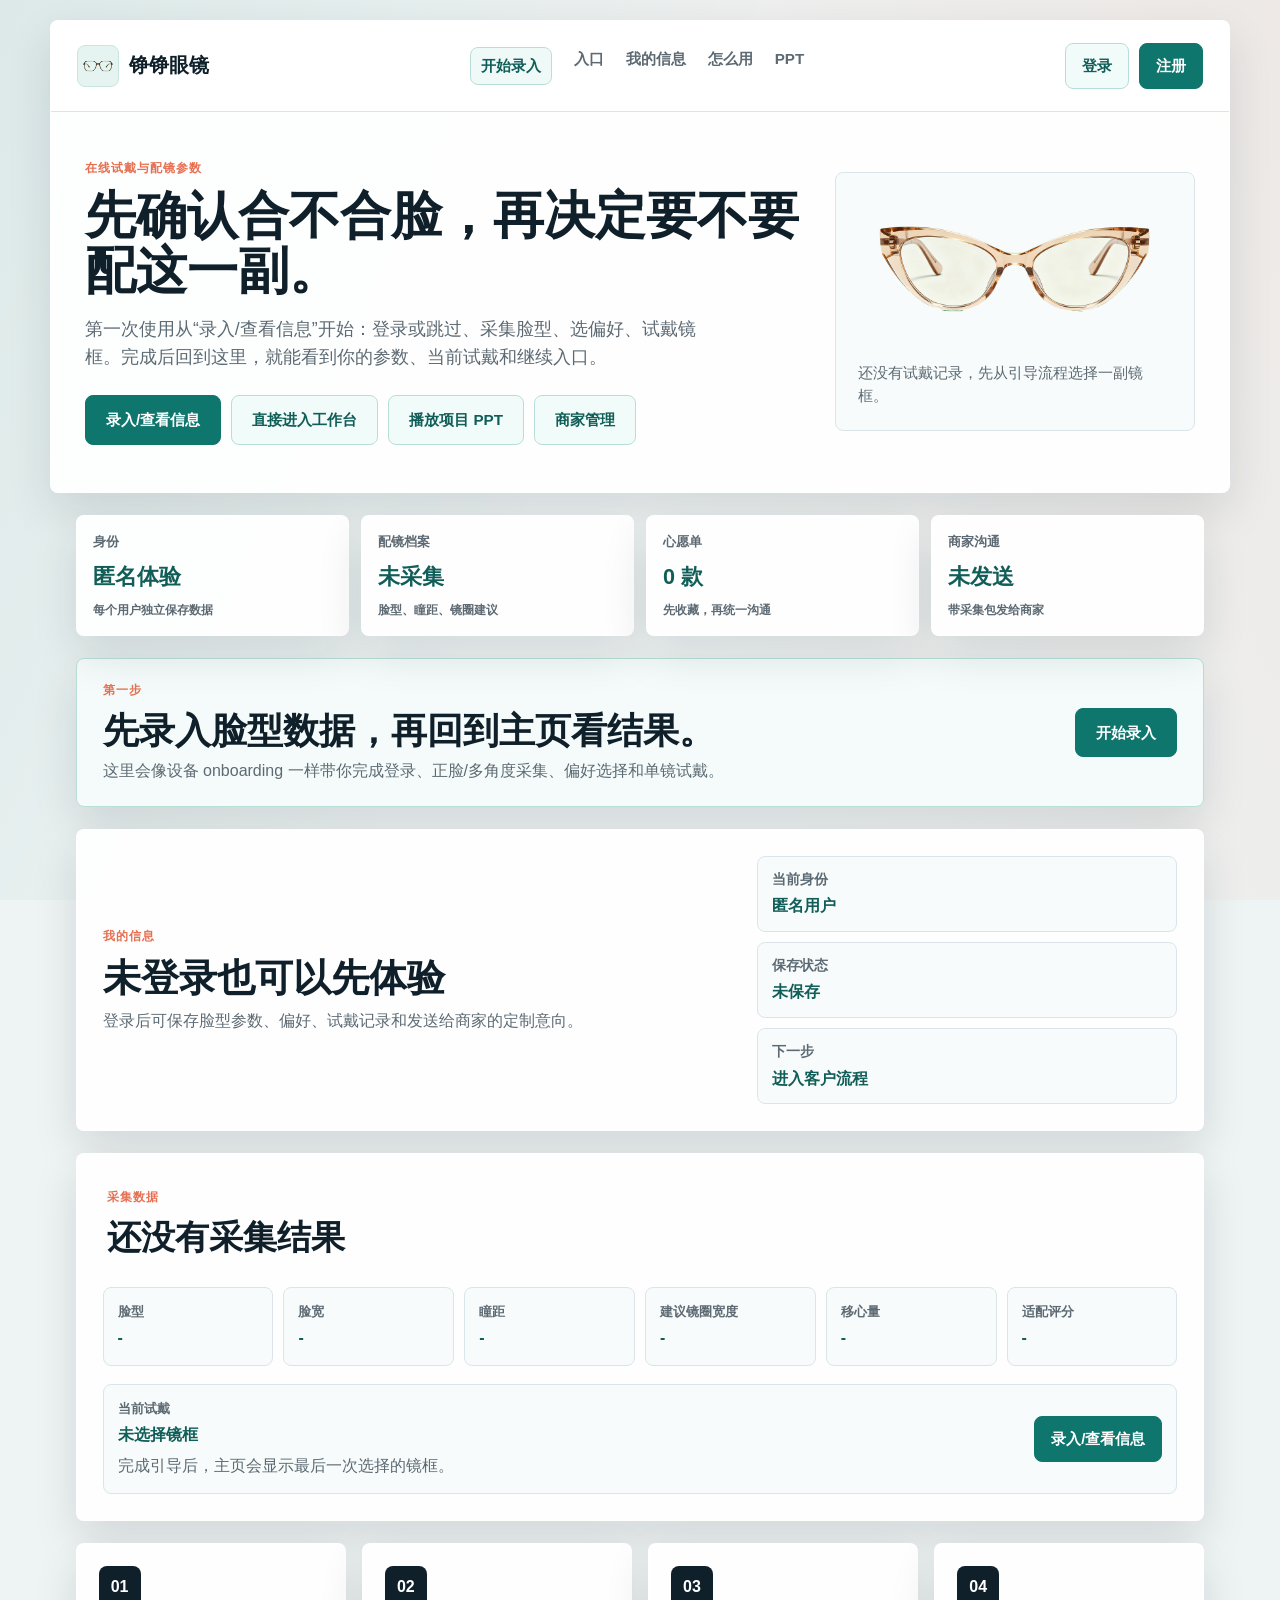
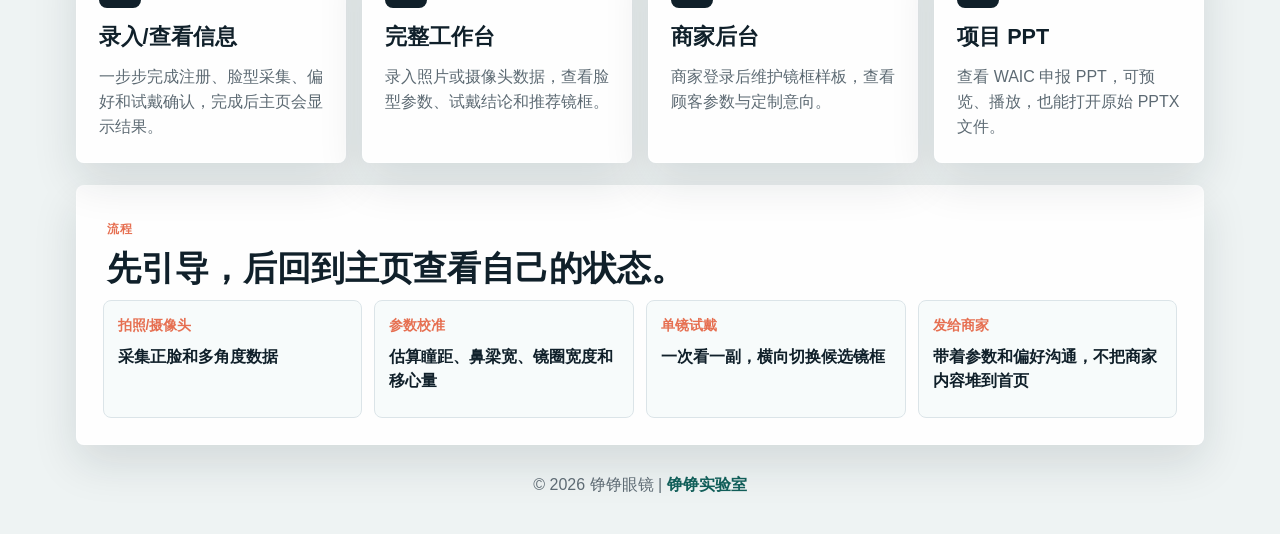
==== index.html @ 762ba088 "优化摄像头启动速度、添加前后置切换、手机端一屏化布局与性能优化 - 预加载 MediaPipe 模型，启动速度从串行加载改为后台预加载 - createMediapipeCamera 支持传入外部 l" ====
<!DOCTYPE html>
<html lang="zh-CN">
<head>
    <meta charset="UTF-8">
    <meta name="viewport" content="width=device-width, initial-scale=1.0">
    <meta name="description" content="铮铮眼镜提供在线试戴、脸型参数采集、镜框推荐和商家接单入口。">
    <title>铮铮眼镜 - 我的试戴主页</title>
    <link rel="stylesheet" href="style.css?v=20260519-serverchat1">
</head>
<body class="home-page">
    <div class="glasses-container home-container">
        <header class="site-header home-header">
            <div class="header-top">
                <a href="./index.html" class="logo" aria-label="铮铮眼镜首页">
                    <span class="logo-mark">
                        <img src="assets/glasses-frame-ai-39.png?v=20260517-ai80" alt="">
                    </span>
                    <span>铮铮眼镜</span>
                </a>
                <nav class="top-nav" aria-label="页面导航">
                    <a class="nav-strong carry-user-link" href="./onboard.html">开始录入</a>
                    <a href="#entry-section">入口</a>
                    <a href="#profile-section">我的信息</a>
                    <a href="#how-it-works">怎么用</a>
                    <a href="./ppt.html">PPT</a>
                </nav>
                <div class="user-section" id="home-user-actions">
                    <a class="btn btn-secondary" id="home-login-link" href="https://zhengzhengstudio.cn/passport/login.html?redirect=https%3A%2F%2Fglasses.zhengzhengstudio.cn%2F&from=glasses">登录</a>
                    <a class="btn btn-primary" id="home-register-link" href="https://zhengzhengstudio.cn/passport/register.html?redirect=https%3A%2F%2Fglasses.zhengzhengstudio.cn%2F&from=glasses">注册</a>
                </div>
            </div>

            <section class="home-hero">
                <div class="home-hero-copy">
                    <p class="eyebrow">在线试戴与配镜参数</p>
                    <h1>先确认合不合脸，再决定要不要配这一副。</h1>
                    <p>第一次使用从“录入/查看信息”开始：登录或跳过、采集脸型、选偏好、试戴镜框。完成后回到这里，就能看到你的参数、当前试戴和继续入口。</p>
                    <div class="hero-actions">
                        <a class="btn btn-primary btn-large carry-user-link" href="./onboard.html">录入/查看信息</a>
                        <a class="btn btn-secondary btn-large carry-user-link" href="./customer.html">直接进入工作台</a>
                        <a class="btn btn-secondary btn-large" href="./ppt.html">播放项目 PPT</a>
                        <a class="btn btn-secondary btn-large carry-user-link" href="./merchant.html">商家管理</a>
                    </div>
                </div>
                <figure class="home-frame-preview">
                    <img id="home-current-frame" src="assets/glasses-frame-ai-46.png?v=20260517-ai80" alt="当前试戴镜框">
                    <figcaption id="home-frame-caption">还没有试戴记录，先从引导流程选择一副镜框。</figcaption>
                </figure>
            </section>
        </header>

        <main>
            <section class="home-status-grid" aria-label="当前使用状态">
                <div>
                    <span>身份</span>
                    <strong id="home-status-user">匿名体验</strong>
                    <small>每个用户独立保存数据</small>
                </div>
                <div>
                    <span>配镜档案</span>
                    <strong id="home-status-record">未采集</strong>
                    <small>脸型、瞳距、镜圈建议</small>
                </div>
                <div>
                    <span>心愿单</span>
                    <strong id="home-status-wishlist">0 款</strong>
                    <small>先收藏，再统一沟通</small>
                </div>
                <div>
                    <span>商家沟通</span>
                    <strong id="home-status-chat">未发送</strong>
                    <small>带采集包发给商家</small>
                </div>
            </section>

            <section class="home-onboard-banner" aria-label="录入入口">
                <div>
                    <p class="eyebrow">第一步</p>
                    <h2>先录入脸型数据，再回到主页看结果。</h2>
                    <p>这里会像设备 onboarding 一样带你完成登录、正脸/多角度采集、偏好选择和单镜试戴。</p>
                </div>
                <a class="btn btn-primary btn-large carry-user-link" href="./onboard.html">开始录入</a>
            </section>

            <section class="home-panel profile-panel" id="profile-section">
                <div>
                    <p class="eyebrow">我的信息</p>
                    <h2 id="home-profile-title">未登录也可以先体验</h2>
                    <p id="home-profile-desc">登录后可保存脸型参数、偏好、试戴记录和发送给商家的定制意向。</p>
                </div>
                <div class="profile-summary" id="home-profile-summary">
                    <div>
                        <span>当前身份</span>
                        <strong id="home-user-name">游客</strong>
                    </div>
                    <div>
                        <span>保存状态</span>
                        <strong id="home-save-state">未保存</strong>
                    </div>
                    <div>
                        <span>下一步</span>
                        <strong id="home-next-step">进入客户流程</strong>
                    </div>
                </div>
            </section>

            <section class="home-panel home-data-panel" id="home-data-panel">
                <div class="section-heading compact">
                    <p class="eyebrow">采集数据</p>
                    <h2 id="home-data-title">还没有采集结果</h2>
                </div>
                <div class="home-data-grid">
                    <div><span>脸型</span><strong id="home-face-shape">-</strong></div>
                    <div><span>脸宽</span><strong id="home-face-width">-</strong></div>
                    <div><span>瞳距</span><strong id="home-pd">-</strong></div>
                    <div><span>建议镜圈宽度</span><strong id="home-lens-width">-</strong></div>
                    <div><span>移心量</span><strong id="home-decentration">-</strong></div>
                    <div><span>适配评分</span><strong id="home-fit-score">-</strong></div>
                </div>
                <div class="home-current-tryon">
                    <div>
                        <span>当前试戴</span>
                        <strong id="home-frame-name">未选择镜框</strong>
                        <p id="home-frame-note">完成引导后，主页会显示最后一次选择的镜框。</p>
                    </div>
                    <a class="btn btn-primary carry-user-link" href="./onboard.html">录入/查看信息</a>
                </div>
            </section>

            <section class="entry-section" id="entry-section" aria-label="功能入口">
                <a class="entry-card carry-user-link" href="./onboard.html">
                    <span>01</span>
                    <h3>录入/查看信息</h3>
                    <p>一步步完成注册、脸型采集、偏好和试戴确认，完成后主页会显示结果。</p>
                </a>
                <a class="entry-card carry-user-link" href="./customer.html">
                    <span>02</span>
                    <h3>完整工作台</h3>
                    <p>录入照片或摄像头数据，查看脸型参数、试戴结论和推荐镜框。</p>
                </a>
                <a class="entry-card carry-user-link" href="./merchant.html">
                    <span>03</span>
                    <h3>商家后台</h3>
                    <p>商家登录后维护镜框样板，查看顾客参数与定制意向。</p>
                </a>
                <a class="entry-card" href="./ppt.html">
                    <span>04</span>
                    <h3>项目 PPT</h3>
                    <p>查看 WAIC 申报 PPT，可预览、播放，也能打开原始 PPTX 文件。</p>
                </a>
            </section>

            <section class="home-panel" id="how-it-works">
                <div class="section-heading compact">
                    <p class="eyebrow">流程</p>
                    <h2>先引导，后回到主页查看自己的状态。</h2>
                </div>
                <div class="home-steps">
                    <div>
                        <span>拍照/摄像头</span>
                        <strong>采集正脸和多角度数据</strong>
                    </div>
                    <div>
                        <span>参数校准</span>
                        <strong>估算瞳距、鼻梁宽、镜圈宽度和移心量</strong>
                    </div>
                    <div>
                        <span>单镜试戴</span>
                        <strong>一次看一副，横向切换候选镜框</strong>
                    </div>
                    <div>
                        <span>发给商家</span>
                        <strong>带着参数和偏好沟通，不把商家内容堆到首页</strong>
                    </div>
                </div>
            </section>
        </main>

        <footer>
            <p>&copy; 2026 铮铮眼镜 | <a href="https://zhengzhengstudio.cn">铮铮实验室</a></p>
        </footer>
    </div>

    <script src="home.js?v=20260519-serverchat1"></script>
</body>
</html>
---- style.css ----
:root {
    --ink: #10202a;
    --muted: #5d6a73;
    --line: #dbe4e8;
    --surface: #ffffff;
    --surface-soft: #f3f7f8;
    --primary: #0f766e;
    --primary-dark: #115e59;
    --accent: #e66f51;
    --accent-soft: #fff1ec;
    --success: #178f5d;
    --warning: #d88a16;
    --danger: #d94c4c;
    --shadow: 0 18px 45px rgba(16, 32, 42, 0.12);
}

* {
    margin: 0;
    padding: 0;
    box-sizing: border-box;
}

html {
    scroll-behavior: smooth;
    font-size: calc(16px * var(--glasses-text-scale, 1));
}

body {
    min-height: 100vh;
    color: var(--ink);
    background: #eef3f3;
    font-family: -apple-system, BlinkMacSystemFont, "Segoe UI", Roboto, "Helvetica Neue", Arial, sans-serif;
    line-height: 1.55;
    margin: 0;
    padding: 0;
}

main {
    max-width: 1440px;
    width: calc(100% - clamp(24px, 4vw, 64px));
    margin: 0 auto;
}

body::before {
    content: "";
    position: fixed;
    inset: 0;
    z-index: -1;
    background:
        linear-gradient(115deg, rgba(15, 118, 110, 0.08), transparent 46%),
        linear-gradient(245deg, rgba(230, 111, 81, 0.08), transparent 52%),
        #eef3f3;
}

a {
    color: inherit;
}

button,
input,
select,
textarea {
    font: inherit;
}

.glasses-container {
    max-width: 1440px;
    width: calc(100% - clamp(24px, 4vw, 64px));
    margin: 0 auto;
    padding: 20px 0 36px;
    position: relative;
}

.site-header,
.login-prompt,
.audience-panel,
.workflow-step,
.dashboard-card,
.feature-card,
.stat-card,
.merchant-console,
.modal-content {
    border: 1px solid rgba(255, 255, 255, 0.72);
    border-radius: 8px;
    background: rgba(255, 255, 255, 0.92);
    box-shadow: var(--shadow);
}

.site-header {
    overflow: hidden;
}

.header-top {
    display: grid;
    grid-template-columns: auto 1fr auto;
    align-items: center;
    gap: 22px;
    padding: 22px 26px;
    border-bottom: 1px solid var(--line);
    background: rgba(255, 255, 255, 0.82);
    backdrop-filter: blur(16px);
}

.logo {
    display: inline-flex;
    align-items: center;
    gap: 10px;
    color: var(--ink);
    text-decoration: none;
    font-size: 1.25rem;
    font-weight: 800;
    letter-spacing: 0;
    white-space: nowrap;
}

.logo-mark {
    width: 42px;
    height: 42px;
    display: inline-flex;
    align-items: center;
    justify-content: center;
    background: #e6f4f1;
    border: 1px solid #c8e5df;
    border-radius: 8px;
    overflow: hidden;
}

.logo-mark img {
    width: 34px;
    height: 24px;
    object-fit: contain;
}

.top-nav {
    display: flex;
    justify-content: center;
    gap: 22px;
}

.top-nav a {
    color: var(--muted);
    text-decoration: none;
    font-size: 0.95rem;
    font-weight: 650;
}

.top-nav a:hover {
    color: var(--primary);
}

.top-nav .nav-strong {
    color: var(--primary-dark);
    padding: 6px 10px;
    border: 1px solid #b9ded7;
    border-radius: 8px;
    background: #effaf8;
}

.user-section,
.hero-actions,
.login-buttons,
.modal-actions,
.order-actions,
.order-controls {
    display: flex;
    align-items: center;
    gap: 10px;
    flex-wrap: wrap;
}

.user-avatar {
    width: 40px;
    height: 40px;
    border-radius: 8px;
    display: grid;
    place-items: center;
    background: var(--primary);
    color: #fff;
}

.btn {
    min-height: 40px;
    border: 1px solid transparent;
    border-radius: 8px;
    padding: 10px 16px;
    display: inline-flex;
    align-items: center;
    justify-content: center;
    gap: 8px;
    color: var(--ink);
    background: #fff;
    cursor: pointer;
    text-decoration: none;
    font-size: 0.95rem;
    font-weight: 750;
    transition: transform 0.18s ease, box-shadow 0.18s ease, background 0.18s ease, border-color 0.18s ease;
}

.btn:hover {
    transform: translateY(-1px);
}

.btn-primary {
    color: #fff;
    background: var(--primary);
    border-color: var(--primary);
}

.btn-primary:hover {
    background: var(--primary-dark);
    box-shadow: 0 12px 24px rgba(15, 118, 110, 0.24);
}

.btn-secondary {
    color: var(--primary-dark);
    background: #f1fbf9;
    border-color: #b9ded7;
}

.btn-secondary:hover {
    background: #e2f4f1;
}

.btn-success {
    color: #fff;
    background: var(--success);
    border-color: var(--success);
}

.btn-large {
    min-height: 48px;
    padding: 12px 20px;
}

.full-width {
    width: 100%;
    margin-top: 10px;
}

.hero-section {
    min-height: 560px;
    display: grid;
    grid-template-columns: minmax(0, 1.05fr) minmax(360px, 0.95fr);
    align-items: center;
    gap: 34px;
    padding: 54px 44px 46px;
}

.home-container {
    max-width: 1180px;
}

.home-page main,
.customer-page main,
.customer-page .glasses-container {
    max-width: 1180px;
}

.home-header {
    margin-bottom: 22px;
}

.home-hero {
    min-height: 380px;
    display: grid;
    grid-template-columns: minmax(0, 1fr) minmax(260px, 360px);
    align-items: center;
    gap: 28px;
    padding: 34px 34px;
}

.home-hero-copy {
    max-width: 720px;
}

.home-hero-copy h1 {
    max-width: 720px;
    font-size: clamp(2rem, 4vw, 3.25rem);
    line-height: 1.08;
    letter-spacing: 0;
}

.home-hero-copy p:not(.eyebrow) {
    max-width: 620px;
    margin: 18px 0 24px;
    color: var(--muted);
    font-size: 1.1rem;
}

.home-frame-preview {
    min-height: 240px;
    padding: 22px;
    display: grid;
    align-content: center;
    gap: 18px;
    border: 1px solid var(--line);
    border-radius: 8px;
    background: #f7fbfb;
}

.home-frame-preview img {
    width: 100%;
    max-height: 150px;
    object-fit: contain;
}

.home-frame-preview figcaption {
    color: var(--muted);
    font-size: 0.95rem;
}

.home-panel {
    margin-top: 22px;
    padding: 26px;
    border: 1px solid rgba(255, 255, 255, 0.72);
    border-radius: 8px;
    background: rgba(255, 255, 255, 0.92);
    box-shadow: var(--shadow);
}

.home-status-grid {
    margin-top: 22px;
    display: grid;
    grid-template-columns: repeat(4, minmax(0, 1fr));
    gap: 12px;
}

.home-status-grid div {
    min-height: 108px;
    padding: 16px;
    display: grid;
    align-content: space-between;
    gap: 8px;
    border: 1px solid rgba(255, 255, 255, 0.72);
    border-radius: 8px;
    background: rgba(255, 255, 255, 0.92);
    box-shadow: var(--shadow);
}

.home-status-grid span,
.home-status-grid small {
    color: var(--muted);
    font-weight: 750;
}

.home-status-grid span {
    font-size: 0.82rem;
}

.home-status-grid strong {
    color: var(--primary-dark);
    font-size: 1.35rem;
}

.home-status-grid small {
    font-size: 0.78rem;
    line-height: 1.45;
}

.home-onboard-banner {
    margin-top: 22px;
    padding: 22px 26px;
    display: grid;
    grid-template-columns: minmax(0, 1fr) auto;
    align-items: center;
    gap: 20px;
    border: 1px solid #b9ded7;
    border-radius: 8px;
    background: #f4fbfa;
    box-shadow: var(--shadow);
}

.onboard-page .home-onboard-banner {
    width: min(100%, 980px);
    margin-left: auto;
    margin-right: auto;
}

.home-onboard-banner h2 {
    font-size: clamp(1.5rem, 3vw, 2.25rem);
    line-height: 1.12;
}

.home-onboard-banner p:not(.eyebrow) {
    margin-top: 8px;
    color: var(--muted);
}

.profile-panel {
    display: grid;
    grid-template-columns: minmax(0, 1fr) minmax(280px, 420px);
    gap: 22px;
    align-items: center;
}

.profile-panel h2 {
    font-size: clamp(1.6rem, 3vw, 2.4rem);
    line-height: 1.12;
}

.profile-panel p:not(.eyebrow) {
    margin-top: 10px;
    color: var(--muted);
}

.profile-summary {
    display: grid;
    gap: 10px;
}

.profile-summary div {
    min-height: 68px;
    padding: 12px 14px;
    display: grid;
    gap: 4px;
    border: 1px solid var(--line);
    border-radius: 8px;
    background: #f7fbfb;
}

.profile-summary span {
    color: var(--muted);
    font-size: 0.86rem;
    font-weight: 700;
}

.profile-summary strong {
    color: var(--primary-dark);
}

.home-data-panel {
    display: grid;
    gap: 18px;
}

.home-data-grid {
    display: grid;
    grid-template-columns: repeat(6, minmax(0, 1fr));
    gap: 10px;
}

.home-data-grid div,
.home-current-tryon {
    padding: 14px;
    border: 1px solid var(--line);
    border-radius: 8px;
    background: #f7fbfb;
}

.home-data-grid span,
.home-current-tryon span {
    display: block;
    margin-bottom: 4px;
    color: var(--muted);
    font-size: 0.82rem;
    font-weight: 750;
}

.home-data-grid strong,
.home-current-tryon strong {
    color: var(--primary-dark);
}

.home-current-tryon {
    display: flex;
    align-items: center;
    justify-content: space-between;
    gap: 16px;
}

.home-current-tryon p {
    margin-top: 6px;
    color: var(--muted);
}

.home-user-pill {
    min-height: 40px;
    padding: 9px 12px;
    display: inline-flex;
    align-items: center;
    border: 1px solid #b9ded7;
    border-radius: 8px;
    color: var(--primary-dark);
    background: #f1fbf9;
    font-weight: 750;
}

.entry-section {
    margin-top: 22px;
    display: grid;
    grid-template-columns: repeat(4, minmax(0, 1fr));
    gap: 16px;
}

.entry-card {
    min-height: 210px;
    padding: 22px;
    display: grid;
    align-content: start;
    gap: 12px;
    color: inherit;
    text-decoration: none;
    border: 1px solid rgba(255, 255, 255, 0.72);
    border-radius: 8px;
    background: rgba(255, 255, 255, 0.92);
    box-shadow: var(--shadow);
    transition: transform 0.18s ease, border-color 0.18s ease;
}

.entry-card:hover {
    transform: translateY(-2px);
    border-color: #94cbc3;
}

.entry-card span {
    width: 42px;
    height: 42px;
    display: grid;
    place-items: center;
    border-radius: 8px;
    color: #fff;
    background: var(--ink);
    font-weight: 850;
}

.entry-card h3 {
    font-size: 1.35rem;
}

.entry-card p {
    color: var(--muted);
}

.home-steps {
    display: grid;
    grid-template-columns: repeat(4, minmax(0, 1fr));
    gap: 12px;
}

.home-steps div {
    min-height: 118px;
    padding: 14px;
    display: grid;
    align-content: start;
    gap: 8px;
    border: 1px solid var(--line);
    border-radius: 8px;
    background: #f7fbfb;
}

.home-steps span {
    color: var(--accent);
    font-size: 0.86rem;
    font-weight: 850;
}

.ppt-container {
    max-width: 1180px;
}

.ppt-header {
    margin-bottom: 22px;
}

.ppt-hero {
    min-height: 260px;
    padding: 34px;
    display: grid;
    grid-template-columns: minmax(0, 1fr) minmax(260px, 340px);
    gap: 24px;
    align-items: center;
}

.ppt-hero h1 {
    font-size: clamp(2rem, 4vw, 3.5rem);
    line-height: 1.05;
}

.ppt-hero p:not(.eyebrow) {
    max-width: 650px;
    margin-top: 14px;
    color: var(--muted);
    font-size: 1.05rem;
}

.ppt-meta-card,
.ppt-player-card,
.ppt-reference-card {
    border: 1px solid rgba(255, 255, 255, 0.72);
    border-radius: 8px;
    background: rgba(255, 255, 255, 0.94);
    box-shadow: var(--shadow);
}

.ppt-meta-card {
    min-height: 150px;
    padding: 22px;
    display: grid;
    align-content: center;
    gap: 8px;
}

.ppt-meta-card span,
.ppt-meta-card small {
    color: var(--muted);
    font-weight: 750;
}

.ppt-meta-card strong {
    color: var(--primary-dark);
    font-size: 1.6rem;
}

.ppt-main {
    display: grid;
    gap: 22px;
}

.ppt-player-card {
    padding: 18px;
    max-width: 980px;
    margin: 0 auto;
    width: 100%;
}

.ppt-toolbar {
    display: flex;
    align-items: center;
    justify-content: space-between;
    gap: 16px;
    margin-bottom: 14px;
}

.ppt-toolbar > div:first-child {
    display: grid;
    gap: 2px;
}

.ppt-toolbar span {
    color: var(--accent);
    font-size: 0.84rem;
    font-weight: 850;
}

.ppt-toolbar strong {
    font-size: 1.3rem;
}

.ppt-actions {
    display: flex;
    gap: 8px;
    flex-wrap: wrap;
}

.ppt-stage {
    overflow: hidden;
    border: 1px solid var(--line);
    border-radius: 8px;
    background: #0d2730;
    aspect-ratio: 16 / 9;
    max-height: min(68vh, 620px);
    max-height: min(68svh, 620px);
}

.ppt-stage:fullscreen {
    width: 100vw;
    height: 100vh;
    display: grid;
    place-items: center;
    border-radius: 0;
}

.ppt-stage img {
    width: 100%;
    height: 100%;
    display: block;
    object-fit: contain;
    background: #eef3f3;
    user-select: none;
}

.ppt-progress {
    height: 6px;
    margin: 12px 0 14px;
    overflow: hidden;
    border-radius: 999px;
    background: #dbe8e6;
}

.ppt-progress span {
    width: 0;
    height: 100%;
    display: block;
    border-radius: inherit;
    background: var(--primary);
    transition: width 0.22s ease;
}

.ppt-thumb-strip {
    display: grid;
    grid-auto-flow: column;
    grid-auto-columns: minmax(138px, 1fr);
    gap: 10px;
    overflow-x: auto;
    padding-bottom: 6px;
    overscroll-behavior-x: contain;
    scroll-snap-type: x mandatory;
}

.ppt-thumb {
    position: relative;
    min-height: 96px;
    overflow: hidden;
    border: 2px solid transparent;
    border-radius: 8px;
    background: #f7fbfb;
    cursor: pointer;
    scroll-snap-align: start;
}

.ppt-thumb.active {
    border-color: var(--primary);
}

.ppt-thumb img {
    width: 100%;
    height: 100%;
    display: block;
    object-fit: cover;
}

.ppt-thumb span {
    position: absolute;
    left: 8px;
    bottom: 8px;
    padding: 3px 7px;
    border-radius: 8px;
    color: #fff;
    background: rgba(16, 32, 42, 0.82);
    font-size: 0.75rem;
    font-weight: 850;
}

.ppt-reference-card {
    padding: 24px;
    display: flex;
    justify-content: space-between;
    gap: 18px;
    align-items: center;
}

.ppt-reference-card h2 {
    font-size: 1.6rem;
}

.ppt-reference-card p:not(.eyebrow) {
    margin-top: 6px;
    color: var(--muted);
}

.ppt-file-actions {
    display: flex;
    gap: 10px;
    flex-wrap: wrap;
    justify-content: flex-end;
}

.chat-product-bar {
    width: min(100%, 1180px);
    margin: 0 auto 12px;
    display: grid;
    grid-template-columns: repeat(4, minmax(0, 1fr));
    gap: 10px;
}

.chat-product-bar div {
    min-height: 78px;
    padding: 13px 14px;
    display: grid;
    align-content: center;
    gap: 4px;
    border: 1px solid rgba(255, 255, 255, 0.72);
    border-radius: 8px;
    background: rgba(255, 255, 255, 0.94);
    box-shadow: 0 12px 28px rgba(16, 32, 42, 0.08);
}

.chat-product-bar span {
    color: var(--muted);
    font-size: 0.78rem;
    font-weight: 850;
}

.chat-product-bar strong {
    overflow: hidden;
    color: var(--primary-dark);
    text-overflow: ellipsis;
    white-space: nowrap;
}

.chat-shell {
    display: grid;
    grid-template-columns: minmax(320px, 0.86fr) minmax(0, 1.14fr);
    gap: 18px;
    align-items: stretch;
}

.chat-wechat-shell {
    width: min(100%, 1180px);
    min-height: calc(100vh - 210px);
    grid-template-columns: 280px minmax(0, 1fr) 300px;
    gap: 12px;
    align-items: stretch;
}

.chat-summary,
.chat-panel,
.chat-contact-rail,
.chat-info-panel {
    padding: 24px;
    border: 1px solid rgba(255, 255, 255, 0.72);
    border-radius: 8px;
    background: rgba(255, 255, 255, 0.94);
    box-shadow: var(--shadow);
}

.chat-contact-rail,
.chat-info-panel {
    padding: 14px;
    display: grid;
    align-content: start;
    gap: 12px;
}

.chat-rail-head,
.chat-window-head,
.chat-section-title {
    display: flex;
    align-items: center;
    justify-content: space-between;
    gap: 12px;
}

.chat-rail-head h1 {
    font-size: 1.35rem;
    line-height: 1.1;
}

#chat-sync-state {
    padding: 5px 8px;
    border-radius: 8px;
    color: var(--muted);
    background: #f1f5f6;
    font-size: 0.76rem;
    font-weight: 850;
    white-space: nowrap;
}

#chat-sync-state.online {
    color: var(--primary-dark);
    background: #e9f8f5;
}

.chat-search {
    display: grid;
    gap: 6px;
}

.chat-filter-tabs {
    padding: 3px;
    display: grid;
    grid-template-columns: repeat(3, minmax(0, 1fr));
    gap: 3px;
    border: 1px solid var(--line);
    border-radius: 8px;
    background: #f4f7f8;
}

.chat-filter-tabs button {
    min-height: 34px;
    border: 0;
    border-radius: 6px;
    color: var(--muted);
    background: transparent;
    font: inherit;
    font-size: 0.82rem;
    font-weight: 850;
    cursor: pointer;
}

.chat-filter-tabs button.active {
    color: var(--primary-dark);
    background: #fff;
    box-shadow: 0 4px 12px rgba(16, 32, 42, 0.08);
}

.chat-search span,
.chat-section-title {
    color: var(--muted);
    font-size: 0.82rem;
    font-weight: 850;
}

.chat-search input {
    min-height: 42px;
    padding: 0 12px;
    border: 1px solid var(--line);
    border-radius: 8px;
    color: var(--ink);
    background: #fff;
    font: inherit;
    font-weight: 760;
}

.chat-contact-list,
.chat-merchant-results {
    display: grid;
    gap: 8px;
}

.chat-contact,
.chat-merchant-card {
    width: 100%;
    padding: 10px;
    display: grid;
    grid-template-columns: auto minmax(0, 1fr);
    gap: 10px;
    align-items: center;
    border: 1px solid var(--line);
    border-radius: 8px;
    color: var(--ink);
    background: #fff;
    text-align: left;
    cursor: pointer;
}

.chat-contact.active,
.chat-merchant-card.active {
    border-color: var(--primary);
    background: #effbf8;
}

.chat-contact strong,
.chat-merchant-card strong {
    display: block;
    overflow: hidden;
    color: var(--ink);
    text-overflow: ellipsis;
    white-space: nowrap;
}

.chat-contact small,
.chat-merchant-card small {
    display: -webkit-box;
    overflow: hidden;
    color: var(--muted);
    font-size: 0.78rem;
    font-weight: 760;
    line-height: 1.35;
    -webkit-line-clamp: 2;
    -webkit-box-orient: vertical;
}

.chat-avatar,
.chat-merchant-card img {
    width: 40px;
    height: 40px;
    border-radius: 8px;
}

.chat-avatar {
    display: grid;
    place-items: center;
    color: #fff;
    background: var(--primary);
    font-weight: 900;
}

.chat-merchant-card {
    grid-template-columns: auto minmax(0, 1fr) auto;
}

.chat-merchant-card img {
    object-fit: contain;
    background: #f4f7f8;
}

.chat-merchant-card em {
    padding: 4px 7px;
    border-radius: 8px;
    color: var(--primary-dark);
    background: #e9f8f5;
    font-size: 0.75rem;
    font-style: normal;
    font-weight: 850;
}

.chat-section-title button {
    border: 0;
    color: var(--primary-dark);
    background: transparent;
    font: inherit;
    font-weight: 850;
    cursor: pointer;
}

.chat-empty-mini {
    padding: 12px;
    border: 1px dashed var(--line);
    border-radius: 8px;
    color: var(--muted);
    background: #f8fbfb;
    font-size: 0.86rem;
    font-weight: 760;
}

.chat-summary h1 {
    margin-bottom: 12px;
    color: var(--ink);
    font-size: clamp(1.8rem, 3vw, 3rem);
    line-height: 1.08;
}

.compact-chat-data {
    margin: 20px 0;
    grid-template-columns: repeat(2, minmax(0, 1fr));
}

.chat-panel {
    min-height: 620px;
    display: grid;
    grid-template-rows: auto 1fr auto;
    gap: 14px;
}

.chat-main-panel {
    padding: 0;
    overflow: hidden;
}

.chat-window-head {
    padding: 14px 18px;
    border-bottom: 1px solid var(--line);
    background: #fff;
}

.chat-window-head strong {
    display: block;
    color: var(--ink);
    font-size: 1rem;
}

.chat-window-head span {
    display: block;
    margin-top: 2px;
    color: var(--muted);
    font-size: 0.82rem;
    font-weight: 750;
}

.chat-header-meta {
    margin-top: 8px;
    display: flex;
    flex-wrap: wrap;
    gap: 6px;
}

.chat-header-meta span {
    padding: 4px 7px;
    border-radius: 8px;
    color: var(--primary-dark);
    background: #effbf8;
    font-size: 0.72rem;
    font-weight: 850;
}

.chat-thread {
    overflow: auto;
    padding: 18px;
    display: flex;
    flex-direction: column;
    gap: 12px;
    border: 0;
    border-radius: 0;
    background: #f2f5f5;
}

.chat-message-row {
    display: flex;
}

.chat-message-row.user {
    justify-content: flex-end;
}

.chat-message-row.system {
    justify-content: center;
}

.chat-bubble {
    max-width: min(78%, 560px);
    padding: 10px 12px;
    border-radius: 8px;
    color: var(--ink);
    background: #fff;
    font-weight: 760;
}

.chat-bubble span,
.chat-bubble small {
    display: block;
}

.chat-bubble small {
    margin-top: 5px;
    color: rgba(93, 106, 115, 0.78);
    font-size: 0.72rem;
    font-weight: 700;
    text-align: right;
}

.chat-bubble.system {
    max-width: 100%;
    color: var(--primary-dark);
    background: #effbf8;
    font-size: 0.86rem;
}

.chat-bubble.user {
    align-self: flex-end;
    color: #fff;
    background: var(--primary);
}

.chat-bubble.user small {
    color: rgba(255, 255, 255, 0.72);
}

.chat-bubble.merchant {
    align-self: flex-start;
}

.chat-input-row {
    display: grid;
    grid-template-columns: minmax(0, 1fr) auto;
    gap: 10px;
    padding: 12px;
    border-top: 1px solid var(--line);
    background: #fff;
}

.chat-quick-replies {
    padding: 10px 12px 0;
    display: flex;
    gap: 8px;
    overflow-x: auto;
    border-top: 1px solid var(--line);
    background: #fff;
}

.chat-quick-replies button {
    min-height: 34px;
    padding: 0 12px;
    flex: 0 0 auto;
    border: 1px solid #c9e3df;
    border-radius: 8px;
    color: var(--primary-dark);
    background: #f2fbf9;
    font: inherit;
    font-size: 0.82rem;
    font-weight: 850;
    cursor: pointer;
}

.chat-input-row input {
    min-height: 48px;
    padding: 0 14px;
    border: 1px solid var(--line);
    border-radius: 8px;
    color: var(--ink);
    font: inherit;
    font-weight: 760;
}

.chat-info-card {
    padding: 14px;
    border: 1px solid var(--line);
    border-radius: 8px;
    background: #fff;
}

.chat-info-card .compact-chat-data {
    margin: 0;
}

.chat-frame-card {
    display: grid;
    gap: 10px;
}

.chat-frame-card img {
    width: 100%;
    height: 92px;
    object-fit: contain;
    border-radius: 8px;
    background: #f4f7f8;
}

.chat-frame-card strong {
    color: var(--primary-dark);
}

.chat-frame-card span {
    color: var(--muted);
    font-size: 0.86rem;
    font-weight: 760;
}

.chat-checklist {
    display: grid;
    gap: 8px;
}

.chat-checklist div {
    min-height: 38px;
    padding: 9px 10px;
    display: grid;
    grid-template-columns: 18px minmax(0, 1fr);
    gap: 8px;
    align-items: center;
    border: 1px solid var(--line);
    border-radius: 8px;
    background: #f8fbfb;
}

.chat-checklist span {
    width: 18px;
    height: 18px;
    display: grid;
    place-items: center;
    border: 1px solid #cbd8dc;
    border-radius: 50%;
    color: #fff;
    font-size: 0.72rem;
    font-weight: 900;
}

.chat-checklist strong {
    color: var(--muted);
    font-size: 0.86rem;
}

.chat-checklist div.done {
    border-color: #bfe0da;
    background: #effbf8;
}

.chat-checklist div.done span {
    border-color: var(--primary);
    background: var(--primary);
}

.chat-checklist div.done strong {
    color: var(--primary-dark);
}

.merchant-chat-shell {
    display: grid;
    grid-template-columns: minmax(300px, 0.72fr) minmax(0, 1.28fr);
    gap: 18px;
    align-items: stretch;
}

.merchant-chat-sidebar,
.merchant-chat-panel {
    padding: 24px;
    border: 1px solid rgba(255, 255, 255, 0.72);
    border-radius: 8px;
    background: rgba(255, 255, 255, 0.94);
    box-shadow: var(--shadow);
}

.merchant-chat-sidebar h1 {
    margin-top: 4px;
    color: var(--ink);
    font-size: clamp(1.7rem, 3vw, 2.7rem);
    line-height: 1.08;
}

.merchant-chat-orders {
    margin-top: 18px;
    display: grid;
    gap: 10px;
}

.merchant-chat-order {
    width: 100%;
    padding: 14px;
    display: grid;
    gap: 4px;
    border: 1px solid var(--line);
    border-radius: 8px;
    color: var(--ink);
    background: #fff;
    text-align: left;
    cursor: pointer;
}

.merchant-chat-order.selected {
    border-color: var(--primary);
    background: #effbf8;
}

.merchant-chat-order span,
.merchant-chat-order small {
    color: var(--muted);
    font-weight: 800;
}

.merchant-order-summary {
    padding: 12px;
    border: 1px solid var(--line);
    border-radius: 8px;
    background: #f8fbfb;
}

.customer-page .site-header {
    margin-bottom: 22px;
}

.customer-page .hero-section {
    min-height: 420px;
    padding-top: 34px;
    padding-bottom: 34px;
}

.customer-page .hero-section h1 {
    font-size: clamp(2rem, 4vw, 3.6rem);
}

.onboard-flow {
    margin: 22px 0;
    display: grid;
    grid-template-columns: repeat(4, minmax(0, 1fr));
    gap: 12px;
}

.onboard-step {
    min-height: 150px;
    padding: 18px;
    display: grid;
    grid-template-columns: auto minmax(0, 1fr);
    gap: 14px;
    align-content: start;
    border: 1px solid rgba(255, 255, 255, 0.72);
    border-radius: 8px;
    background: rgba(255, 255, 255, 0.92);
    box-shadow: var(--shadow);
}

.onboard-step > span {
    width: 38px;
    height: 38px;
    display: grid;
    place-items: center;
    border-radius: 8px;
    color: #fff;
    background: var(--ink);
    font-weight: 850;
}

.onboard-step.active > span {
    background: var(--primary);
}

.onboard-step.done > span {
    background: var(--accent);
}

.onboard-step h3 {
    margin-bottom: 6px;
    font-size: 1.05rem;
}

.onboard-step p {
    color: var(--muted);
    font-size: 0.92rem;
}

.onboard-step-nav {
    width: min(100%, 1040px);
    margin: 18px auto;
    padding: 14px;
    display: flex;
    align-items: center;
    justify-content: space-between;
    gap: 12px;
    border: 1px solid var(--line);
    border-radius: 8px;
    background: rgba(255, 255, 255, 0.92);
    box-shadow: var(--shadow);
}

.onboard-step-nav span {
    color: var(--primary-dark);
    font-weight: 900;
}

.onboard-final-actions {
    margin-top: 16px;
    display: flex;
    flex-wrap: wrap;
    gap: 10px;
}

.onboard-page .modeling-system-section,
.onboard-page .workflow-section,
.onboard-page .features-section,
.onboard-page .faq-section {
    display: none;
}

.onboard-page .hero-section {
    display: none;
}

.onboard-page .hero-copy {
    max-width: 840px;
}

.onboard-page .hero-section h1 {
    max-width: 760px;
    font-size: clamp(2rem, 4vw, 3rem);
}

.onboard-page .hero-visual {
    display: none;
}

.hero-copy {
    max-width: 660px;
}

.eyebrow {
    margin-bottom: 10px;
    color: var(--accent);
    font-size: 0.78rem;
    font-weight: 850;
    letter-spacing: 0.08em;
    text-transform: uppercase;
}

.hero-section h1 {
    max-width: 680px;
    font-size: clamp(2.2rem, 5vw, 4.6rem);
    line-height: 1.03;
    letter-spacing: 0;
}

.hero-lead {
    max-width: 610px;
    margin: 20px 0 24px;
    color: var(--muted);
    font-size: 1.12rem;
}

.trust-row {
    margin-top: 22px;
    display: flex;
    gap: 10px;
    flex-wrap: wrap;
}

.trust-row span {
    padding: 8px 10px;
    border: 1px solid var(--line);
    border-radius: 8px;
    color: var(--muted);
    background: #fff;
    font-size: 0.9rem;
    font-weight: 650;
}

.hero-visual {
    position: relative;
    min-height: 430px;
    display: grid;
    place-items: center;
}

.hero-product-card {
    width: min(520px, 100%);
    padding: 14px;
    border: 1px solid #cbdcdf;
    border-radius: 8px;
    background: #fff;
    box-shadow: 0 24px 55px rgba(16, 32, 42, 0.16);
}

.hero-product-card img {
    width: 100%;
    aspect-ratio: 3 / 2;
    display: block;
    object-fit: cover;
    border-radius: 8px;
    background: var(--surface-soft);
}

.hero-product-card figcaption {
    display: flex;
    align-items: center;
    justify-content: space-between;
    gap: 14px;
    padding: 12px 4px 2px;
}

.hero-product-card span {
    color: var(--muted);
    font-size: 0.84rem;
    font-weight: 800;
}

.hero-product-card strong {
    color: var(--primary-dark);
    font-size: 0.9rem;
    text-align: right;
}

.hero-model-card {
    width: min(460px, 100%);
    padding: 22px;
    border: 1px solid #cbdcdf;
    border-radius: 8px;
    background: linear-gradient(180deg, #fbfefe, #edf5f4);
    box-shadow: 0 24px 55px rgba(16, 32, 42, 0.16);
}

.hero-model-head {
    display: flex;
    align-items: center;
    justify-content: space-between;
    gap: 14px;
    margin-bottom: 14px;
}

.hero-model-head span {
    color: var(--muted);
    font-size: 0.84rem;
    font-weight: 800;
}

.hero-model-head strong {
    padding: 6px 10px;
    border: 1px solid #c8e5df;
    border-radius: 8px;
    color: var(--primary-dark);
    background: #effbf8;
    font-size: 0.82rem;
}

.hero-face-stage {
    position: relative;
    height: 280px;
    display: grid;
    place-items: center;
    overflow: hidden;
    border: 1px solid #d6e3e6;
    border-radius: 8px;
    background: #0f1b20;
}

.hero-face-grid {
    position: absolute;
    inset: 20px;
    display: grid;
    grid-template-columns: repeat(2, 1fr);
    border: 1px solid rgba(199, 226, 224, 0.22);
}

.hero-face-grid span {
    border: 1px solid rgba(199, 226, 224, 0.12);
}

.hero-face-outline {
    position: absolute;
    width: 142px;
    height: 190px;
    border: 3px solid rgba(72, 181, 170, 0.92);
    border-radius: 48% 48% 44% 44%;
}

.hero-eye-line {
    position: absolute;
    width: 240px;
    height: 2px;
    background: rgba(230, 111, 81, 0.9);
    box-shadow: 0 0 18px rgba(230, 111, 81, 0.55);
}

.hero-glasses {
    position: absolute;
    width: 182px;
    height: 54px;
    border: 5px solid #f6fbfb;
    border-left-width: 6px;
    border-right-width: 6px;
    border-radius: 26px;
}

.hero-glasses::before {
    content: "";
    position: absolute;
    left: 50%;
    top: 18px;
    width: 22px;
    height: 5px;
    transform: translateX(-50%);
    border-top: 4px solid #f6fbfb;
}

.hero-model-actions {
    display: grid;
    grid-template-columns: minmax(0, 1fr) auto;
    gap: 12px;
    align-items: center;
    margin-top: 14px;
}

.hero-model-actions span {
    color: var(--muted);
    font-size: 0.78rem;
    font-weight: 750;
}

.hero-model-flow {
    display: grid;
    gap: 8px;
    margin-top: 14px;
}

.hero-model-flow div {
    min-height: 44px;
    display: grid;
    grid-template-columns: 32px 1fr;
    align-items: center;
    gap: 10px;
    padding: 8px 10px;
    border: 1px solid var(--line);
    border-radius: 8px;
    background: #fff;
}

.hero-model-flow strong {
    width: 28px;
    height: 28px;
    display: grid;
    place-items: center;
    border-radius: 8px;
    color: #fff;
    background: var(--ink);
    font-size: 0.84rem;
}

.hero-model-flow span {
    color: var(--muted);
    font-size: 0.9rem;
    font-weight: 750;
}

.scan-panel {
    width: min(420px, 100%);
    padding: 24px;
    border: 1px solid #cbdcdf;
    border-radius: 8px;
    background: linear-gradient(180deg, #f9fcfc, #e5eef0);
    box-shadow: 0 24px 55px rgba(16, 32, 42, 0.16);
}

.scan-face {
    position: relative;
    height: 270px;
    display: grid;
    place-items: center;
    overflow: hidden;
    border: 1px solid #d6e3e6;
    border-radius: 8px;
    background:
        linear-gradient(#d6e3e6 1px, transparent 1px),
        linear-gradient(90deg, #d6e3e6 1px, transparent 1px),
        #f7fbfb;
    background-size: 28px 28px;
}

.face-outline {
    width: 136px;
    height: 178px;
    border: 3px solid rgba(15, 118, 110, 0.68);
    border-radius: 48% 48% 44% 44%;
}

.scan-line {
    position: absolute;
    left: 16%;
    right: 16%;
    top: 38%;
    height: 2px;
    background: var(--accent);
    box-shadow: 0 0 20px rgba(230, 111, 81, 0.7);
}

.frame-preview {
    position: absolute;
    top: 42%;
    width: 164px;
    height: 44px;
    border: 4px solid var(--ink);
    border-left-width: 5px;
    border-right-width: 5px;
    border-radius: 24px;
}

.frame-preview::before {
    content: "";
    position: absolute;
    left: 50%;
    top: 13px;
    width: 18px;
    height: 6px;
    transform: translateX(-50%);
    border-top: 4px solid var(--ink);
}

.scan-stats {
    display: grid;
    grid-template-columns: repeat(3, 1fr);
    gap: 10px;
    margin-top: 14px;
}

.scan-stats div,
.floating-card,
.console-row,
.console-note {
    border: 1px solid var(--line);
    border-radius: 8px;
    background: #fff;
}

.scan-stats div {
    padding: 12px 10px;
}

.scan-stats span,
.floating-card span,
.console-row span {
    display: block;
    color: var(--muted);
    font-size: 0.78rem;
}

.scan-stats strong,
.floating-card strong,
.console-row strong {
    display: block;
    margin-top: 3px;
    color: var(--ink);
    font-size: 1rem;
}

.floating-card {
    position: absolute;
    width: 168px;
    padding: 14px;
    box-shadow: 0 16px 36px rgba(16, 32, 42, 0.12);
}

.floating-card p {
    margin-top: 4px;
    color: var(--muted);
    font-size: 0.82rem;
}

.fit-card {
    top: 32px;
    left: 0;
}

.store-card {
    right: 0;
    bottom: 30px;
}

.user-mode-toggle {
    display: flex;
    justify-content: center;
    gap: 14px;
    padding: 0 26px 26px;
}

.mode-card {
    width: min(360px, 100%);
    min-height: 108px;
    border: 1px solid var(--line);
    border-radius: 8px;
    padding: 18px;
    display: grid;
    grid-template-columns: auto 1fr;
    align-items: center;
    gap: 8px 14px;
    text-align: left;
    color: var(--ink);
    background: #fff;
    cursor: pointer;
}

.mode-card .icon {
    grid-row: span 2;
    width: 46px;
    height: 46px;
    display: grid;
    place-items: center;
    border-radius: 8px;
    background: var(--surface-soft);
    font-size: 1.35rem;
}

.mode-card strong {
    font-size: 1rem;
}

.mode-card span:last-child {
    color: var(--muted);
    font-size: 0.9rem;
}

.mode-card.active {
    border-color: #94d1c8;
    background: #effbf8;
}

.login-prompt {
    width: min(100%, 920px);
    margin: 18px auto 0;
    padding: 22px;
    display: grid;
    grid-template-columns: minmax(0, 1fr) minmax(280px, 0.55fr);
    gap: 18px;
    align-items: center;
}

.login-prompt h2,
.audience-panel h2,
.workflow-section h2,
.section-heading h2,
.card-heading h2 {
    font-size: clamp(1.45rem, 3vw, 2.15rem);
    line-height: 1.14;
    letter-spacing: 0;
}

.login-prompt p,
.audience-panel p,
.workflow-step p,
.feature-card p,
.text-dim {
    color: var(--muted);
}

.auth-choice-panel {
    align-items: stretch;
    min-width: min(460px, 100%);
}

.temp-user-form {
    padding: 14px;
    display: grid;
    gap: 10px;
    border: 1px solid var(--line);
    border-radius: 8px;
    background: #f8fbfb;
}

.temp-user-form label {
    color: var(--muted);
    font-size: 0.82rem;
    font-weight: 850;
}

.temp-user-form > div {
    display: grid;
    grid-template-columns: minmax(0, 1fr) auto;
    gap: 10px;
}

.temp-user-form input {
    min-height: 42px;
    padding: 0 12px;
    border: 1px solid var(--line);
    border-radius: 8px;
    color: var(--ink);
    background: #fff;
    font: inherit;
    font-weight: 750;
}

.audience-grid {
    display: grid;
    grid-template-columns: repeat(2, minmax(0, 1fr));
    gap: 18px;
    margin-top: 18px;
}

.audience-panel {
    padding: 30px;
}

.audience-panel.accent {
    background: var(--accent-soft);
    border-color: #ffd5c8;
}

.benefit-list {
    list-style: none;
    margin-top: 20px;
    display: grid;
    gap: 12px;
}

.benefit-list li {
    padding: 14px;
    border: 1px solid var(--line);
    border-radius: 8px;
    background: rgba(255, 255, 255, 0.72);
}

.workflow-section,
.modeling-system-section,
.faq-section,
.features-section,
.user-dashboard,
.merchant-layout,
.stats-grid {
    margin-top: 18px;
}

.section-heading {
    padding: 30px 4px 12px;
}

.section-heading.compact {
    padding-top: 8px;
}

.workflow-grid,
.modeling-grid,
.faq-grid,
.features-section,
.dashboard-grid,
.stats-grid {
    display: grid;
    gap: 18px;
}

.modeling-grid {
    grid-template-columns: 1.5fr 1fr 1fr;
}

.modeling-grid-clean {
    grid-template-columns: minmax(420px, 1.35fr) repeat(2, minmax(0, 0.8fr));
}

.modeling-card,
.faq-grid article {
    padding: 24px;
    border: 1px solid rgba(255, 255, 255, 0.72);
    border-radius: 8px;
    background: rgba(255, 255, 255, 0.92);
    box-shadow: var(--shadow);
}

.modeling-card.wide {
    grid-row: span 2;
}

.modeling-card h3,
.faq-grid h3 {
    margin-bottom: 10px;
}

.modeling-card p,
.faq-grid p {
    color: var(--muted);
}

.metric-list {
    display: grid;
    gap: 10px;
}

.metric-list div {
    padding: 14px;
    display: grid;
    grid-template-columns: 90px 1fr;
    gap: 12px;
    align-items: center;
    border: 1px solid var(--line);
    border-radius: 8px;
    background: #fff;
}

.metric-list span {
    color: var(--accent);
    font-weight: 850;
}

.metric-list strong {
    font-weight: 750;
}

.faq-grid {
    grid-template-columns: repeat(3, minmax(0, 1fr));
}

.workflow-grid {
    grid-template-columns: repeat(4, minmax(0, 1fr));
}

.workflow-step {
    padding: 22px;
}

.workflow-step span {
    display: inline-flex;
    width: 40px;
    height: 40px;
    align-items: center;
    justify-content: center;
    margin-bottom: 18px;
    border-radius: 8px;
    color: #fff;
    background: var(--ink);
    font-weight: 850;
}

.workflow-step h3,
.dashboard-card h3,
.feature-card h4 {
    margin-bottom: 10px;
    font-size: 1.1rem;
}

.features-section {
    grid-template-columns: repeat(4, minmax(0, 1fr));
}

.feature-card {
    padding: 24px;
}

.feature-card .icon {
    width: 44px;
    height: 44px;
    display: grid;
    place-items: center;
    margin-bottom: 14px;
    border-radius: 8px;
    background: var(--surface-soft);
    font-size: 1.35rem;
}

.user-dashboard {
    display: block;
}

.dashboard-heading {
    display: flex;
    align-items: end;
    justify-content: space-between;
    gap: 18px;
}

.text-size-controls {
    display: flex;
    align-items: center;
    gap: 8px;
    padding: 8px;
    border: 1px solid var(--line);
    border-radius: 8px;
    background: rgba(255, 255, 255, 0.82);
}

.text-size-controls span {
    color: var(--muted);
    font-size: 0.78rem;
    font-weight: 850;
}

.text-size-controls button {
    min-width: 38px;
    min-height: 34px;
    border: 1px solid var(--line);
    border-radius: 8px;
    color: var(--primary-dark);
    background: #fff;
    font-weight: 900;
}

.text-size-controls strong {
    min-width: 48px;
    color: var(--ink);
    text-align: center;
    font-size: 0.84rem;
}

.dashboard-workspace {
    display: grid;
    max-width: 1040px;
    width: calc(100% - clamp(24px, 4vw, 64px));
    margin: 0 auto;
    grid-template-columns: minmax(0, 1fr);
    grid-template-areas:
        "model"
        "analysis"
        "prefs"
        "recommendations"
        "report";
    align-items: start;
    gap: 18px;
    min-width: 0;
    position: relative;
}

.dashboard-workspace::before {
    display: none;
}

.dashboard-workspace > *,
.dashboard-card,
.three-d-preview,
.mediapipe-camera-panel,
.model-actions,
.recognition-tips,
.camera-controls,
.tryon-strip {
    min-width: 0;
}

.tryon-panel {
    grid-area: model;
}

.analysis-card {
    grid-area: analysis;
}

.preference-card {
    grid-area: prefs;
}

.analysis-report-card {
    grid-area: report;
}

.recommendations-card {
    grid-area: recommendations;
}

.dashboard-card {
    padding: 22px;
    position: relative;
    z-index: 1;
}

.onboard-page .onboard-flow,
.onboard-page .user-dashboard,
.onboard-page .onboard-step-nav,
.onboard-page .dashboard-workspace {
    max-width: 920px;
    width: calc(100% - clamp(24px, 4vw, 64px));
    margin: 0 auto;
}

.onboard-page .onboard-flow {
    margin: 18px auto;
    gap: 10px;
}

.onboard-page .onboard-step {
    min-height: 86px;
    padding: 12px;
    gap: 10px;
    box-shadow: 0 12px 30px rgba(16, 32, 42, 0.07);
}

.onboard-page .onboard-step > span {
    width: 32px;
    height: 32px;
}

.onboard-page .onboard-step h3 {
    margin-bottom: 4px;
    font-size: 0.98rem;
}

.onboard-page .onboard-step p {
    display: none;
}

.onboard-page .section-heading.compact.dashboard-heading {
    width: min(100%, 980px);
    margin-left: auto;
    margin-right: auto;
}

.dashboard-card h3 {
    display: flex;
    align-items: center;
    gap: 8px;
}

.analysis-card {
    display: grid;
    grid-template-columns: repeat(4, minmax(0, 1fr));
    gap: 0 16px;
}

.analysis-card h3 {
    grid-column: 1 / -1;
}

.preference-card .preference-grid {
    grid-template-columns: repeat(4, minmax(0, 1fr));
}

.analysis-card,
.preference-card,
.recommendations-card {
    border: 1px solid rgba(255, 255, 255, 0.72);
    background: rgba(255, 255, 255, 0.92);
    box-shadow: var(--shadow);
}

.analysis-card,
.preference-card {
    border-radius: 8px;
}

.three-d-preview {
    position: relative;
    width: 100%;
    min-height: 0;
    margin: 18px 0 10px;
    display: grid;
    align-items: stretch;
    border: 1px dashed #adc6ca;
    border-radius: 8px;
    background: #f5fafb;
    overflow: hidden;
}

.model-guide {
    min-height: 360px;
    padding: 28px;
    display: grid;
    place-content: center;
    gap: 8px;
    color: var(--ink);
    text-align: center;
}

.model-guide strong {
    font-size: 1.15rem;
}

.model-guide span {
    color: var(--muted);
    max-width: 420px;
    font-size: 0.92rem;
}

.face-result-layout {
    min-height: 0;
    padding: 14px;
    display: grid;
    grid-template-columns: minmax(0, 1fr);
    gap: 12px;
}

.face-result-media {
    position: relative;
    height: clamp(420px, 58vw, 640px);
    overflow: hidden;
    border-radius: 8px;
    background: #111f25;
}

.reference-photo {
    width: 100%;
    height: 100%;
    display: block;
    object-fit: contain;
}

#face-overlay-canvas {
    position: absolute;
    inset: 0;
    width: 100%;
    height: 100%;
    pointer-events: none;
}

.face-result-data {
    display: grid;
    grid-template-columns: repeat(6, minmax(0, 1fr));
    gap: 8px;
    align-content: start;
}

.face-result-data div {
    min-height: 58px;
    padding: 10px;
    border: 1px solid rgba(219, 228, 232, 0.9);
    border-radius: 8px;
    background: #fff;
}

.face-result-data span {
    display: block;
    color: var(--muted);
    font-size: 0.72rem;
    font-weight: 750;
}

.face-result-data strong {
    display: block;
    margin-top: 2px;
    color: var(--primary-dark);
    font-size: 0.86rem;
}

.face-preview-controls {
    position: static;
    padding: 0 14px 14px;
    display: none;
    gap: 8px;
    z-index: 2;
}

.three-d-preview.has-result .face-preview-controls {
    display: flex;
}

.face-preview-controls .icon-toggle {
    background: rgba(255, 255, 255, 0.92);
}

.model-state {
    padding: 6px 10px;
    border: 1px solid var(--line);
    border-radius: 8px;
    color: var(--muted);
    background: #fff;
    font-size: 0.82rem;
    font-weight: 850;
}

.model-state[data-state="running"] {
    color: var(--accent);
    border-color: #ffd5c8;
    background: var(--accent-soft);
}

.model-state[data-state="done"] {
    color: var(--primary-dark);
    border-color: #c8e5df;
    background: #effbf8;
}

.model-actions {
    display: grid;
    grid-template-columns: repeat(3, minmax(0, 1fr));
    gap: 10px;
}

.model-actions .btn {
    width: 100%;
}

.recognition-tips {
    display: flex;
    flex-wrap: wrap;
    gap: 8px;
    margin-top: 12px;
}

.recognition-tips span {
    padding: 6px 9px;
    border-radius: 8px;
    color: var(--muted);
    background: var(--surface-soft);
    font-size: 0.82rem;
    font-weight: 750;
}

.size-calibration-inline {
    margin: 12px 0;
    padding: 12px;
    display: grid;
    grid-template-columns: minmax(190px, 1fr) repeat(3, minmax(96px, 0.42fr)) auto;
    align-items: end;
    gap: 10px;
    border: 1px solid #c8e5df;
    border-radius: 8px;
    background: #f4fbfa;
}

.size-calibration-inline > div {
    display: grid;
    gap: 3px;
}

.size-calibration-inline strong {
    color: var(--ink);
}

.size-calibration-inline span {
    color: var(--muted);
    font-size: 0.82rem;
    font-weight: 750;
}

.size-calibration-inline label {
    display: grid;
    gap: 5px;
}

.size-calibration-inline input {
    width: 100%;
    min-height: 42px;
    padding: 9px 10px;
    border: 1px solid var(--line);
    border-radius: 8px;
    color: var(--ink);
    background: #fff;
    font: inherit;
    font-weight: 750;
}

.mediapipe-camera-panel {
    margin-top: 16px;
    padding-top: 16px;
    border-top: 1px solid var(--line);
}

.camera-toolbar {
    display: flex;
    align-items: center;
    justify-content: space-between;
    gap: 12px;
    margin-bottom: 12px;
}

.camera-toolbar h4 {
    margin: 4px 0 0;
    font-size: 1rem;
}

.camera-toolbar > span {
    padding: 6px 10px;
    border: 1px solid #c8e5df;
    border-radius: 8px;
    color: var(--primary-dark);
    background: #effbf8;
    font-size: 0.82rem;
    font-weight: 850;
}

.camera-stage {
    position: relative;
    width: 100%;
    height: auto;
    aspect-ratio: 16 / 10;
    max-height: min(620px, 72vh);
    max-height: min(620px, 72svh);
    min-height: 0;
    overflow: hidden;
    border: 1px solid var(--line);
    border-radius: 8px;
    background: #101b20;
}

.camera-stage video,
.camera-stage canvas {
    position: absolute;
    inset: 0;
    width: 100%;
    height: 100%;
}

.camera-stage video {
    object-fit: cover;
    object-position: center center;
    transform: scaleX(-1);
}

.camera-stage canvas {
    object-fit: cover;
    object-position: center center;
    pointer-events: none;
    transform: scaleX(-1);
}

.camera-empty {
    position: absolute;
    left: 50%;
    bottom: 20px;
    width: min(360px, calc(100% - 32px));
    transform: translateX(-50%);
    padding: 12px 14px;
    border: 1px solid rgba(255, 255, 255, 0.16);
    border-radius: 8px;
    color: rgba(255, 255, 255, 0.78);
    background: rgba(16, 32, 42, 0.72);
    font-size: 0.82rem;
    text-align: center;
}

.onboard-page[data-onboard-step="2"] .tryon-adjust-panel,
.onboard-page[data-onboard-step="2"] .tryon-strip,
.onboard-page[data-onboard-step="2"] .camera-fit-controls,
.onboard-page[data-onboard-step="2"] .wishlist-inline-action,
.onboard-page[data-onboard-step="2"] #mediapipe-glasses-style,
.onboard-page[data-onboard-step="2"] .model-actions,
.onboard-page[data-onboard-step="2"] .size-calibration-inline,
.onboard-page[data-onboard-step="2"] .recognition-tips,
.onboard-page[data-onboard-step="2"] .three-d-preview,
.onboard-page[data-onboard-step="2"] .face-result-data,
.onboard-page[data-onboard-step="2"] .camera-controls select,
.onboard-page[data-onboard-step="2"] .camera-controls .btn:nth-of-type(2),
.onboard-page[data-onboard-step="2"] .camera-controls .btn:nth-of-type(3),
.onboard-page[data-onboard-step="2"] .camera-controls .btn:nth-of-type(4) {
    display: none;
}

.onboard-page[data-onboard-step="2"] .camera-stage {
    aspect-ratio: 16 / 10;
}

.onboard-page[data-onboard-step="3"] .camera-action-guide,
.onboard-page[data-onboard-step="3"] .action-capture-panel {
    display: none;
}

.chat-tools {
    display: grid;
    gap: 10px;
    margin-top: 12px;
}

.chat-tools.two-col {
    grid-template-columns: repeat(2, minmax(0, 1fr));
}

.prescription-panel {
    margin-top: 18px;
    padding: 16px;
    display: grid;
    gap: 14px;
    border: 1px solid #cfe2df;
    border-radius: 8px;
    background: #fbfefd;
}

.prescription-head {
    display: grid;
    grid-template-columns: minmax(0, 1fr) minmax(240px, 0.9fr);
    gap: 16px;
    align-items: start;
}

.prescription-head h4 {
    margin: 4px 0 0;
    color: var(--ink);
    font-size: 1rem;
}

.prescription-head span,
.chat-prescription-summary {
    color: var(--muted);
    font-size: 0.9rem;
    font-weight: 760;
    line-height: 1.65;
}

.prescription-grid,
.chat-prescription-grid {
    display: grid;
    grid-template-columns: repeat(3, minmax(0, 1fr));
    gap: 10px;
}

.prescription-grid label,
.chat-prescription-grid label {
    display: grid;
    gap: 6px;
    color: var(--muted);
    font-size: 0.8rem;
    font-weight: 850;
}

.prescription-grid label.wide,
.chat-prescription-grid label.wide {
    grid-column: 1 / -1;
}

.prescription-grid input,
.chat-prescription-grid input {
    width: 100%;
    min-height: 42px;
    padding: 0 10px;
    border: 1px solid var(--line);
    border-radius: 8px;
    color: var(--ink);
    background: #fff;
    font: inherit;
    font-weight: 780;
}

.prescription-actions {
    display: flex;
    gap: 10px;
    justify-content: flex-end;
    flex-wrap: wrap;
}

.chat-prescription-card {
    display: grid;
    gap: 12px;
}

.chat-prescription-grid {
    grid-template-columns: repeat(2, minmax(0, 1fr));
}

.mediapipe-camera-panel.camera-running .camera-empty {
    display: none;
}

.camera-action-guide {
    margin-top: 10px;
    padding: 10px 12px;
    display: grid;
    gap: 4px;
    border: 1px solid #c8e5df;
    border-radius: 8px;
    color: var(--ink);
    background: #effbf8;
}

.camera-action-guide span {
    color: var(--primary-dark);
    font-size: 0.76rem;
    font-weight: 850;
}

.camera-action-guide strong {
    font-size: 1rem;
}

.camera-action-guide small {
    color: var(--muted);
    line-height: 1.5;
}

.camera-action-guide.is-capturing {
    border-color: #ffd5c8;
    background: var(--accent-soft);
}

.camera-action-guide.is-done {
    border-color: #c8e5df;
    background: #effbf8;
}

.action-capture-panel {
    margin-top: 12px;
    padding: 12px;
    border: 1px solid var(--line);
    border-radius: 8px;
    background: #f8fbfb;
}

.action-capture-head {
    display: flex;
    align-items: center;
    justify-content: space-between;
    gap: 12px;
}

.action-capture-head strong {
    color: var(--ink);
    font-size: 0.95rem;
}

.action-metrics {
    display: flex;
    flex-wrap: wrap;
    gap: 8px;
    color: var(--muted);
    font-size: 0.78rem;
    font-weight: 750;
}

.action-metrics span {
    padding: 5px 7px;
    border-radius: 8px;
    background: #fff;
}

.action-metrics b {
    color: var(--primary-dark);
}

.action-capture-steps {
    display: grid;
    grid-template-columns: repeat(7, minmax(0, 1fr));
    gap: 7px;
    margin-top: 10px;
}

.action-capture-steps span {
    min-height: 30px;
    display: grid;
    place-items: center;
    border: 1px solid var(--line);
    border-radius: 8px;
    color: var(--muted);
    background: #fff;
    font-size: 0.78rem;
    font-weight: 850;
}

.action-capture-steps span.active {
    color: #fff;
    border-color: var(--accent);
    background: var(--accent);
}

.action-capture-steps span.done {
    color: #fff;
    border-color: var(--primary);
    background: var(--primary);
}

.camera-controls {
    display: grid;
    grid-template-columns: repeat(6, minmax(0, 1fr)) repeat(2, auto) minmax(160px, 1.1fr) repeat(2, minmax(120px, 0.72fr));
    gap: 10px;
    margin-top: 12px;
}

.camera-controls .btn,
.camera-controls select,
.icon-toggle {
    min-height: 42px;
}

.camera-controls select,
.icon-toggle {
    border: 1px solid var(--line);
    border-radius: 8px;
    color: var(--ink);
    background: #fff;
    font-weight: 850;
}

.icon-toggle.active {
    color: #fff;
    border-color: var(--primary);
    background: var(--primary);
}

.camera-fit-controls {
    margin-top: 10px;
    padding: 12px;
    display: grid;
    grid-template-columns: repeat(auto-fit, minmax(128px, 1fr));
    gap: 10px;
    align-items: end;
    border: 1px solid var(--line);
    border-radius: 8px;
    background: #f8fbfb;
}

.camera-fit-controls label {
    display: grid;
    gap: 5px;
}

.camera-fit-controls span {
    color: var(--muted);
    font-size: 0.78rem;
    font-weight: 850;
}

.camera-fit-controls input[type="range"] {
    width: 100%;
    accent-color: var(--primary);
}

.wishlist-inline-action[disabled] {
    opacity: 0.62;
    cursor: default;
}

.tryon-strip {
    margin-top: 14px;
    padding: 12px;
    border: 1px solid var(--line);
    border-radius: 8px;
    background: #f8fbfb;
}

.tryon-adjust-panel {
    margin-top: 14px;
    padding: 14px;
    display: grid;
    grid-template-columns: minmax(180px, 1.2fr) repeat(auto-fit, minmax(126px, 0.8fr));
    gap: 12px;
    align-items: end;
    border: 1px solid var(--line);
    border-radius: 8px;
    background: #f8fbfb;
}

.tryon-adjust-panel strong {
    display: block;
    color: var(--ink);
}

.tryon-adjust-panel span {
    color: var(--muted);
    font-size: 0.82rem;
    font-weight: 800;
}

.tryon-adjust-panel label {
    display: grid;
    gap: 6px;
}

.tryon-adjust-panel input[type="range"] {
    width: 100%;
    accent-color: var(--primary);
}

.report-actions {
    display: flex;
    flex-wrap: wrap;
    gap: 8px;
    justify-content: flex-end;
}

.report-actions .btn {
    min-height: 36px;
    padding: 8px 12px;
    font-size: 0.82rem;
}

.tryon-strip-head {
    display: flex;
    align-items: end;
    justify-content: space-between;
    gap: 12px;
    margin-bottom: 10px;
}

.tryon-strip-head span,
.tryon-strip-head small {
    color: var(--muted);
    font-size: 0.78rem;
    font-weight: 850;
}

.tryon-strip-head strong {
    display: block;
    margin-top: 2px;
    color: var(--primary-dark);
    font-size: 1rem;
}

.tryon-strip-track {
    display: grid;
    grid-auto-flow: column;
    grid-auto-columns: minmax(126px, 142px);
    gap: 10px;
    overflow-x: auto;
    overscroll-behavior-inline: contain;
    scroll-snap-type: x proximity;
    padding-bottom: 6px;
}

.tryon-pill {
    min-height: 152px;
    padding: 8px;
    display: grid;
    grid-template-rows: minmax(0, 1fr) auto;
    gap: 7px;
    border: 1px solid var(--line);
    border-radius: 8px;
    color: var(--ink);
    background: #fff;
    cursor: pointer;
    scroll-snap-align: start;
    text-align: left;
}

.tryon-pill-main {
    display: grid;
    grid-template-rows: 74px auto;
    gap: 7px;
    border: 0;
    color: inherit;
    background: transparent;
    text-align: left;
    cursor: pointer;
}

.tryon-pill.selected {
    border-color: var(--primary);
    background: #effbf8;
    box-shadow: 0 0 0 2px rgba(15, 118, 110, 0.12);
}

.tryon-pill-image {
    display: grid;
    place-items: center;
    border-radius: 8px;
    background: #f3f7f8;
    overflow: hidden;
}

.tryon-pill-image img {
    width: 100%;
    height: 100%;
    object-fit: contain;
}

.tryon-pill-main > span:last-child {
    color: var(--primary-dark);
    font-size: 0.78rem;
    font-weight: 850;
    line-height: 1.35;
}

.tryon-pill-wish {
    min-height: 28px;
    padding: 4px 6px;
    border: 1px solid #c8e5df;
    border-radius: 8px;
    color: var(--primary-dark);
    background: #effbf8;
    font-size: 0.72rem;
    font-weight: 900;
    cursor: pointer;
}

.tryon-pill-view {
    min-height: 28px;
    padding: 4px 6px;
    border: 1px solid var(--line);
    border-radius: 8px;
    color: var(--ink);
    background: #fff;
    font-size: 0.72rem;
    font-weight: 900;
    cursor: pointer;
}

.three-d-preview.scanning {
    border-color: var(--primary);
    animation: scan-pulse 1.5s ease-in-out infinite;
}

.three-d-preview.scanning::before {
    content: '';
    position: absolute;
    top: 0;
    left: 0;
    right: 0;
    height: 4px;
    background: linear-gradient(90deg, transparent, var(--primary), transparent);
    animation: scan-line 1.5s ease-in-out infinite;
}

.three-d-preview.modeling-complete {
    border-color: var(--success);
}

@keyframes scan-pulse {
    0%, 100% { box-shadow: 0 0 0 0 rgba(102, 126, 234, 0.4); }
    50% { box-shadow: 0 0 20px 5px rgba(102, 126, 234, 0.3); }
}

@keyframes scan-line {
    0% { top: 0; opacity: 1; }
    100% { top: 100%; opacity: 0; }
}

.three-d-preview.drag-over {
    border-color: var(--primary);
    background: rgba(102, 126, 234, 0.1);
    transform: scale(1.02);
    transition: all 0.2s ease;
}

.three-d-preview.drag-over::after {
    content: '松开以上传照片';
    position: absolute;
    top: 50%;
    left: 50%;
    transform: translate(-50%, -50%);
    font-size: 1.1rem;
    font-weight: 600;
    color: var(--primary);
    pointer-events: none;
}

.three-d-placeholder {
    text-align: center;
    color: var(--muted);
}

.three-d-placeholder .icon {
    font-size: 2.5rem;
}

.stat-item {
    display: flex;
    justify-content: space-between;
    gap: 18px;
    padding: 14px 0;
    border-bottom: 1px solid var(--line);
}

.stat-item:last-child {
    border-bottom: none;
}

.stat-label {
    color: var(--muted);
}

.stat-value {
    color: var(--primary-dark);
    font-weight: 850;
}

.recommendations {
    display: grid;
    gap: 14px;
    margin-top: 16px;
}

.tryon-current {
    display: grid;
    grid-template-columns: 112px minmax(0, 1fr);
    gap: 12px;
    padding: 12px;
    border: 1px solid #c8e5df;
    border-radius: 8px;
    background: #effbf8;
}

.tryon-current-image {
    height: 76px;
    display: grid;
    place-items: center;
    border-radius: 8px;
    background: #fff;
    overflow: hidden;
}

.tryon-current-image img {
    width: 100%;
    height: 100%;
    object-fit: contain;
}

.tryon-current span,
.recommendation-toolbar span {
    color: var(--muted);
    font-size: 0.78rem;
    font-weight: 850;
}

.tryon-current strong {
    display: block;
    margin: 3px 0 4px;
    color: var(--primary-dark);
    font-size: 1.02rem;
}

.tryon-current p {
    color: var(--muted);
    font-size: 0.84rem;
}

.recommendation-toolbar {
    display: flex;
    align-items: center;
    justify-content: space-between;
    gap: 10px;
}

.recommendation-toolbar > div {
    display: flex;
    gap: 8px;
}

.recommendation-toolbar .icon-toggle {
    min-height: 34px;
    padding: 0 10px;
    font-size: 0.78rem;
}

.recommendation-toolbar .icon-toggle:disabled {
    cursor: not-allowed;
    color: #9ba8ae;
    background: #eef2f3;
}

.recommendation-list {
    display: grid;
    gap: 12px;
}

.rec-card {
    padding: 12px;
    border: 1px solid var(--line);
    border-radius: 8px;
    background: #fbfdfd;
}

.rec-card.selected {
    border-color: var(--primary);
    box-shadow: 0 0 0 2px rgba(15, 118, 110, 0.12);
}

.rec-image {
    width: 100%;
    aspect-ratio: 2.4 / 1;
    min-height: 112px;
    margin-bottom: 12px;
    display: grid;
    place-items: center;
    border: 0;
    border-radius: 8px;
    background: #fff;
    overflow: hidden;
    cursor: pointer;
}

.rec-image img {
    width: calc(100% - 14px);
    height: calc(100% - 14px);
    object-fit: contain;
    display: block;
}

.rec-image img.image-broken,
.tryon-current-image img.image-broken,
.tryon-pill-image img.image-broken,
.wishlist-frame-image img.image-broken,
.frame-viewer-image img.image-broken {
    opacity: 0;
}

.rec-image.image-missing,
.tryon-pill-image.image-missing,
.tryon-current-image.image-missing,
.wishlist-frame-image.image-missing,
.frame-viewer-image.image-missing {
    position: relative;
}

.rec-image.image-missing::after,
.tryon-pill-image.image-missing::after,
.tryon-current-image.image-missing::after,
.wishlist-frame-image.image-missing::after,
.frame-viewer-image.image-missing::after {
    content: attr(data-label);
    position: absolute;
    inset: 10px;
    display: grid;
    place-items: center;
    border: 1px dashed #b8c9ce;
    border-radius: 8px;
    color: var(--muted);
    background: #f8fbfb;
    font-size: 0.82rem;
    font-weight: 850;
}

.rec-card h4 {
    color: var(--primary-dark);
    margin-bottom: 0;
}

.rec-title-row {
    display: flex;
    justify-content: space-between;
    align-items: center;
    gap: 12px;
    margin-bottom: 6px;
}

.rec-title-row span {
    padding: 3px 8px;
    border-radius: 8px;
    color: var(--primary-dark);
    background: #e6f4f1;
    font-size: 0.8rem;
    font-weight: 850;
    white-space: nowrap;
}

.rec-merchant {
    margin-bottom: 8px;
    color: var(--muted);
    font-size: 0.82rem;
    font-weight: 750;
}

.rec-specs {
    margin-bottom: 8px;
    color: var(--ink);
    font-size: 0.85rem;
    font-weight: 750;
}

.rec-reason {
    margin-bottom: 12px;
    color: var(--muted);
    font-size: 0.92rem;
}

.rec-actions {
    display: grid;
    grid-template-columns: repeat(3, minmax(0, 1fr));
    gap: 10px;
}

.preference-grid {
    display: grid;
    grid-template-columns: repeat(2, minmax(0, 1fr));
    gap: 12px;
    margin-top: 16px;
}

.preference-grid label {
    display: grid;
    gap: 6px;
    color: var(--muted);
    font-size: 0.86rem;
    font-weight: 750;
}

.preference-grid select {
    width: 100%;
    min-height: 40px;
    border: 1px solid var(--line);
    border-radius: 8px;
    padding: 8px 10px;
    color: var(--ink);
    background: #fff;
}

.analysis-report {
    display: grid;
    gap: 14px;
}

.report-score {
    min-height: 128px;
    display: grid;
    place-items: center;
    text-align: center;
    border: 1px solid #c8e5df;
    border-radius: 8px;
    background: linear-gradient(180deg, #effbf8, #ffffff);
}

.report-score strong {
    color: var(--primary);
    font-size: 3rem;
    line-height: 1;
}

.report-score span {
    color: var(--muted);
    font-weight: 800;
}

.report-score em {
    padding: 3px 10px;
    border-radius: 8px;
    color: #fff;
    background: var(--primary);
    font-style: normal;
    font-size: 0.82rem;
    font-weight: 850;
}

.report-photo {
    padding: 10px;
    display: grid;
    gap: 8px;
    border: 1px solid var(--line);
    border-radius: 8px;
    background: #f8fbfb;
}

.report-photo img {
    width: 100%;
    max-height: 360px;
    object-fit: contain;
    border-radius: 8px;
    background: #fff;
}

.report-photo span {
    color: var(--muted);
    font-size: 0.82rem;
    font-weight: 800;
}

.report-grid {
    display: grid;
    grid-template-columns: repeat(2, minmax(0, 1fr));
    gap: 10px;
}

.report-grid div {
    padding: 12px;
    border: 1px solid var(--line);
    border-radius: 8px;
    background: #fff;
}

.report-grid span {
    display: block;
    color: var(--muted);
    font-size: 0.8rem;
}

.report-grid strong {
    display: block;
    margin-top: 4px;
    font-size: 0.95rem;
}

.report-notes {
    display: grid;
    gap: 8px;
}

.report-notes p {
    padding: 10px 12px;
    border-left: 3px solid var(--accent);
    border-radius: 8px;
    color: var(--muted);
    background: var(--accent-soft);
}

.wishlist-panel {
    margin-top: 16px;
    display: grid;
    gap: 12px;
}

.wishlist-empty {
    padding: 14px;
    display: grid;
    gap: 4px;
    border: 1px dashed #b8dcd5;
    border-radius: 8px;
    color: var(--muted);
    background: #f8fbfb;
}

.wishlist-empty strong {
    color: var(--ink);
}

.wishlist-head {
    display: flex;
    align-items: end;
    justify-content: space-between;
    gap: 12px;
}

.wishlist-head h4 {
    margin: 0;
    font-size: 1.05rem;
}

.wishlist-list {
    display: grid;
    gap: 10px;
}

.wishlist-item {
    padding: 10px;
    display: grid;
    grid-template-columns: 90px minmax(0, 1fr) auto;
    gap: 12px;
    align-items: center;
    border: 1px solid var(--line);
    border-radius: 8px;
    background: #fff;
}

.wishlist-frame-image {
    width: 90px;
    height: 58px;
    display: grid;
    place-items: center;
    border: 0;
    border-radius: 8px;
    background: #f7faf9;
    cursor: pointer;
    overflow: hidden;
}

.wishlist-frame-image img {
    width: 100%;
    height: 100%;
    object-fit: contain;
}

.wishlist-item strong,
.wishlist-item span {
    display: block;
}

.wishlist-item span {
    margin-top: 4px;
    color: var(--muted);
    font-size: 0.86rem;
    font-weight: 750;
}

.wishlist-actions {
    display: flex;
    gap: 8px;
    flex-wrap: wrap;
    justify-content: flex-end;
}

.merchant-hero-section {
    min-height: 410px;
}

.merchant-console {
    padding: 22px;
    display: grid;
    gap: 12px;
}

.console-row {
    display: flex;
    align-items: center;
    justify-content: space-between;
    padding: 16px;
}

.console-row strong {
    font-size: 2rem;
    color: var(--primary);
}

.console-note {
    padding: 16px;
}

.console-note span {
    font-weight: 850;
}

.console-note p {
    color: var(--muted);
    margin-top: 6px;
}

.stats-grid {
    grid-template-columns: repeat(4, minmax(0, 1fr));
}

.stat-card {
    padding: 22px;
    text-align: center;
}

.stat-card .value {
    color: var(--primary);
    font-size: 2.4rem;
    font-weight: 900;
    line-height: 1;
}

.stat-card .label {
    margin-top: 8px;
    color: var(--muted);
}

.merchant-layout {
    display: grid;
    grid-template-columns: minmax(320px, 0.9fr) minmax(0, 1.1fr);
    gap: 18px;
    align-items: start;
}

.card-heading {
    display: flex;
    align-items: center;
    justify-content: space-between;
    gap: 16px;
    margin-bottom: 16px;
}

.upload-area {
    min-height: 150px;
    display: grid;
    place-items: center;
    gap: 8px;
    padding: 24px;
    border: 1px dashed #adc6ca;
    border-radius: 8px;
    color: var(--muted);
    background: #f7fbfb;
    text-align: center;
    cursor: pointer;
}

.upload-area:hover {
    border-color: var(--primary);
    background: #effbf8;
}

.compact-upload {
    min-height: 112px;
    margin-bottom: 16px;
}

.upload-area .icon {
    font-size: 2rem;
}

.glasses-grid {
    display: grid;
    grid-template-columns: repeat(auto-fill, minmax(150px, 1fr));
    gap: 12px;
}

.empty-state {
    display: grid;
    gap: 12px;
    justify-items: center;
    padding: 24px;
    border: 1px dashed var(--line);
    border-radius: 8px;
    background: #f8fbfb;
}

.glasses-item {
    padding: 12px;
    border: 1px solid var(--line);
    border-radius: 8px;
    background: #fff;
}

.glasses-item .preview {
    height: 96px;
    margin-bottom: 10px;
    display: grid;
    place-items: center;
    border-radius: 8px;
    background: var(--surface-soft);
}

.glasses-item .preview img {
    max-width: 100%;
    max-height: 92px;
    object-fit: contain;
}

.glasses-item .name {
    font-weight: 800;
}

.glasses-item .price,
.glasses-item .meta {
    margin-top: 4px;
    color: var(--muted);
    font-size: 0.9rem;
}

.order-list {
    display: grid;
    gap: 12px;
    box-shadow: none;
}

.order-item {
    padding: 16px;
    border: 1px solid var(--line);
    border-radius: 8px;
    background: #fff;
}

.order-header {
    display: flex;
    justify-content: space-between;
    align-items: center;
    gap: 12px;
    margin-bottom: 12px;
}

.order-id {
    color: var(--muted);
    font-family: ui-monospace, SFMono-Regular, Menlo, Consolas, monospace;
    font-size: 0.85rem;
}

.status-badge {
    padding: 4px 10px;
    border-radius: 8px;
    color: #fff;
    font-size: 0.8rem;
    font-weight: 800;
}

.status-pending {
    background: var(--warning);
}

.status-processing {
    background: #3478c6;
}

.status-completed {
    background: var(--success);
}

.status-cancelled {
    background: var(--danger);
}

.order-details {
    display: grid;
    gap: 6px;
    margin-bottom: 14px;
    color: #26343b;
}

.order-controls select {
    min-height: 40px;
    border: 1px solid var(--line);
    border-radius: 8px;
    padding: 8px 10px;
    color: var(--ink);
    background: #fff;
}

.modal-overlay {
    position: fixed;
    inset: 0;
    z-index: 1000;
    display: none;
    align-items: center;
    justify-content: center;
    padding: 20px;
    background: rgba(16, 32, 42, 0.48);
    backdrop-filter: blur(6px);
}

.modal-overlay.active {
    display: flex;
}

body.modal-open {
    overflow: hidden;
}

.frame-viewer-overlay {
    position: fixed;
    inset: 0;
    z-index: 2200;
    display: none;
    place-items: center;
    padding: clamp(12px, 3vw, 28px);
    background: rgba(16, 32, 42, 0.62);
    backdrop-filter: blur(8px);
}

.frame-viewer-overlay.active {
    display: grid;
}

.frame-viewer-dialog {
    position: relative;
    width: min(960px, 100%);
    max-height: min(92vh, 860px);
    display: grid;
    grid-template-rows: minmax(280px, 1fr) auto;
    overflow: hidden;
    border-radius: 8px;
    background: #fff;
    box-shadow: 0 30px 90px rgba(16, 32, 42, 0.28);
}

.frame-viewer-close {
    position: absolute;
    top: 12px;
    right: 12px;
    z-index: 2;
    width: 40px;
    height: 40px;
    border: 1px solid var(--line);
    border-radius: 8px;
    color: var(--ink);
    background: rgba(255, 255, 255, 0.92);
    font-size: 1.6rem;
    line-height: 1;
    cursor: pointer;
}

.frame-viewer-image {
    position: relative;
    min-height: 320px;
    display: grid;
    place-items: center;
    padding: clamp(20px, 4vw, 44px);
    background: linear-gradient(180deg, #f8fbfb, #eef6f4);
}

.frame-viewer-image img {
    width: 100%;
    height: 100%;
    max-height: 62vh;
    object-fit: contain;
    display: block;
}

.frame-viewer-info {
    padding: 18px;
    display: flex;
    align-items: center;
    justify-content: space-between;
    gap: 14px;
    border-top: 1px solid var(--line);
}

.frame-viewer-info strong,
.frame-viewer-info span {
    display: block;
}

.frame-viewer-info span {
    margin-top: 4px;
    color: var(--muted);
    font-size: 0.9rem;
    font-weight: 760;
}

.frame-viewer-actions {
    display: flex;
    gap: 10px;
    flex-wrap: wrap;
    justify-content: flex-end;
}

.modal-content {
    width: min(520px, 100%);
    max-height: 88vh;
    overflow: auto;
    padding: 24px;
    animation: modalSlideIn 0.22s ease;
}

@keyframes modalSlideIn {
    from {
        opacity: 0;
        transform: translateY(14px);
    }
    to {
        opacity: 1;
        transform: translateY(0);
    }
}

.modal-header {
    display: flex;
    justify-content: space-between;
    align-items: center;
    gap: 18px;
    margin-bottom: 18px;
    padding-bottom: 14px;
    border-bottom: 1px solid var(--line);
}

.modal-close {
    width: 38px;
    height: 38px;
    border: 1px solid var(--line);
    border-radius: 8px;
    background: #fff;
    color: var(--muted);
    cursor: pointer;
    font-size: 1.5rem;
    line-height: 1;
}

.form-group {
    margin-bottom: 16px;
}

.form-row {
    display: grid;
    grid-template-columns: repeat(2, minmax(0, 1fr));
    gap: 12px;
}

.form-group label {
    display: block;
    margin-bottom: 7px;
    font-weight: 800;
}

.form-group input,
.form-group select,
.form-group textarea {
    width: 100%;
    border: 1px solid var(--line);
    border-radius: 8px;
    padding: 12px;
    color: var(--ink);
    background: #fff;
}

.form-group input:focus,
.form-group select:focus,
.form-group textarea:focus {
    outline: 3px solid rgba(15, 118, 110, 0.15);
    border-color: var(--primary);
}

.form-help {
    margin-top: 8px;
    color: var(--muted);
    font-size: 0.84rem;
    line-height: 1.5;
}

.upload-preview {
    min-height: 150px;
    display: grid;
    place-items: center;
    border: 1px dashed #adc6ca;
    border-radius: 8px;
    background: #f7fbfb;
    cursor: pointer;
    overflow: hidden;
    transition: all 0.2s ease;
}

.upload-preview.drag-over {
    border-color: var(--primary);
    background: rgba(102, 126, 234, 0.1);
    transform: scale(1.02);
}

.upload-preview-inner {
    padding: 22px;
    text-align: center;
    color: var(--muted);
}

.upload-preview-inner .icon {
    font-size: 2rem;
    margin-bottom: 6px;
}

.modal-preview-image {
    max-width: 100%;
    max-height: 220px;
    object-fit: contain;
}

.merchant-section,
.customer-section {
    display: none;
}

.customer-section.active,
.merchant-section.active {
    display: block;
}

.analysis-card.customer-section.active {
    display: grid;
}

.text-center {
    text-align: center;
}

.toast {
    position: fixed;
    left: 50%;
    bottom: 28px;
    z-index: 2000;
    max-width: min(420px, calc(100% - 32px));
    transform: translateX(-50%);
    padding: 13px 18px;
    border-radius: 8px;
    color: #fff;
    background: var(--ink);
    box-shadow: 0 14px 32px rgba(16, 32, 42, 0.2);
}

footer {
    padding: 28px 0 0;
    color: var(--muted);
    text-align: center;
}

footer a {
    color: var(--primary-dark);
    text-decoration: none;
    font-weight: 750;
}

@media (max-width: 1180px) {
    .dashboard-workspace::before {
        display: none;
    }

    .analysis-card,
    .preference-card,
    .recommendations-card {
        border: 1px solid rgba(255, 255, 255, 0.72);
        border-radius: 8px;
        background: rgba(255, 255, 255, 0.92);
        box-shadow: var(--shadow);
    }

    .analysis-card,
    .preference-card .preference-grid {
        grid-template-columns: repeat(2, minmax(0, 1fr));
    }

    .size-calibration-inline {
        grid-template-columns: repeat(2, minmax(0, 1fr));
    }

    .tryon-adjust-panel {
        grid-template-columns: repeat(2, minmax(0, 1fr));
    }

    .camera-fit-controls {
        grid-template-columns: repeat(2, minmax(0, 1fr));
    }

    .camera-fit-controls .btn:first-child {
        grid-column: 1 / -1;
    }

    .tryon-adjust-panel > div {
        grid-column: 1 / -1;
    }

    .size-calibration-inline > div {
        grid-column: 1 / -1;
    }

    .header-top {
        grid-template-columns: 1fr;
    }

    .top-nav {
        justify-content: flex-start;
        flex-wrap: wrap;
    }

    .hero-section,
    .home-hero,
    .ppt-hero,
    .merchant-hero-section {
        min-height: auto;
        grid-template-columns: 1fr;
        padding: 38px 24px 32px;
    }

    .hero-visual {
        min-height: 390px;
    }

    .audience-grid,
    .modeling-grid,
    .dashboard-workspace,
    .merchant-layout,
    .profile-panel,
    .chat-shell,
    .merchant-chat-shell,
    .home-onboard-banner,
    .entry-section,
    .ppt-reference-card {
        grid-template-columns: 1fr;
    }

    .dashboard-workspace {
        grid-template-areas:
            "model"
            "analysis"
            "prefs"
            "recommendations"
            "report";
    }

    .workflow-grid,
    .features-section,
    .faq-grid,
    .stats-grid,
    .home-steps,
    .home-data-grid,
    .home-status-grid,
    .chat-product-bar,
    .onboard-flow {
        grid-template-columns: repeat(2, minmax(0, 1fr));
    }

    .login-prompt {
        grid-template-columns: 1fr;
    }
}

@media (min-width: 1181px) {
    .dashboard-workspace {
        grid-template-columns: minmax(0, 1fr);
        grid-template-areas:
            "model"
            "analysis"
            "prefs"
            "recommendations"
            "report";
        gap: 16px;
    }

    .analysis-card {
        grid-template-columns: repeat(4, minmax(0, 1fr));
    }

    .preference-card .preference-grid {
        grid-template-columns: repeat(4, minmax(0, 1fr));
    }

    .size-calibration-inline {
        grid-template-columns: minmax(180px, 1fr) repeat(3, minmax(80px, 0.35fr)) auto;
    }

    .tryon-adjust-panel {
        grid-template-columns: minmax(160px, 1fr) repeat(4, minmax(100px, 0.65fr)) repeat(2, auto);
    }

    .camera-fit-controls {
        grid-template-columns: repeat(auto-fit, minmax(116px, 1fr));
    }

    .camera-controls {
        grid-template-columns: repeat(auto-fit, minmax(118px, 1fr));
    }

    .camera-controls select {
        min-width: 150px;
    }
}

@media (min-width: 1181px) and (max-width: 1320px) {
    .dashboard-workspace {
        gap: 14px;
    }

    .dashboard-card {
        padding: 18px;
    }
}

@media (max-width: 640px) {
    html, body {
        height: 100%;
        overflow: hidden;
    }

    body {
        display: flex;
        flex-direction: column;
    }

    main {
        flex: 1;
        display: flex;
        flex-direction: column;
        overflow: hidden;
        width: 100%;
        margin: 0;
        padding: 0 10px;
    }

    .glasses-container {
        width: 100%;
        padding: 0;
        flex: 1;
        display: flex;
        flex-direction: column;
        overflow: hidden;
    }

    .site-header {
        flex-shrink: 0;
        border-radius: 0;
        border-left: none;
        border-right: none;
    }

    .hero-section,
    .login-prompt {
        display: none;
    }

    .header-top {
        padding: 10px 14px;
        gap: 10px;
    }

    .header-top .logo span:last-child {
        display: none;
    }

    .top-nav {
        display: none;
    }

    .user-section {
        flex-direction: row;
    }

    .dashboard-workspace {
        flex: 1;
        display: flex;
        flex-direction: column;
        overflow: hidden;
        gap: 8px;
        padding: 8px 0;
    }

    .dashboard-card {
        padding: 10px;
        border-radius: 0;
        border-left: none;
        border-right: none;
    }

    .tryon-panel {
        flex: 1;
        display: flex;
        flex-direction: column;
        overflow: hidden;
        padding: 0;
        border: none;
        background: transparent;
        box-shadow: none;
    }

    .tryon-panel .card-heading {
        display: none;
    }

    .three-d-preview,
    .tryon-adjust-panel,
    .model-actions,
    .recognition-tips,
    .size-calibration-inline {
        display: none;
    }

    .mediapipe-camera-panel {
        flex: 1;
        display: flex;
        flex-direction: column;
        overflow: hidden;
        margin: 0;
        padding: 0;
        border: none;
    }

    .camera-toolbar {
        flex-shrink: 0;
        margin: 0;
        padding: 6px 10px;
        gap: 8px;
    }

    .camera-toolbar h4 {
        font-size: 0.9rem;
        margin: 0;
    }

    .camera-toolbar > span {
        font-size: 0.75rem;
        padding: 4px 8px;
    }

    .camera-stage {
        flex: 1;
        min-height: 0;
        aspect-ratio: auto;
        max-height: none;
        border-radius: 8px;
        margin: 0 10px;
    }

    .camera-empty {
        font-size: 0.75rem;
        padding: 8px 10px;
    }

    .camera-action-guide {
        flex-shrink: 0;
        margin: 6px 10px 0;
        padding: 8px 10px;
        gap: 2px;
    }

    .camera-action-guide strong {
        font-size: 0.9rem;
    }

    .camera-action-guide small {
        font-size: 0.72rem;
    }

    .action-capture-panel {
        flex-shrink: 0;
        margin: 6px 10px 0;
        padding: 8px 10px;
    }

    .action-capture-head {
        flex-direction: row;
        align-items: center;
        gap: 8px;
    }

    .action-capture-head strong {
        font-size: 0.85rem;
    }

    .action-metrics {
        gap: 4px;
        font-size: 0.7rem;
    }

    .action-metrics span {
        padding: 3px 5px;
    }

    .action-capture-steps {
        grid-template-columns: repeat(7, minmax(0, 1fr));
        gap: 4px;
        margin-top: 6px;
    }

    .action-capture-steps span {
        font-size: 0.7rem;
        padding: 4px 2px;
    }

    .camera-controls {
        flex-shrink: 0;
        display: flex;
        flex-wrap: nowrap;
        gap: 6px;
        margin: 6px 10px 0;
        padding: 6px 0;
        overflow-x: auto;
        -webkit-overflow-scrolling: touch;
        scrollbar-width: none;
    }

    .camera-controls::-webkit-scrollbar {
        display: none;
    }

    .camera-controls .btn,
    .camera-controls .icon-toggle,
    .camera-controls select {
        flex-shrink: 0;
        min-height: 36px;
        padding: 6px 10px;
        font-size: 0.8rem;
    }

    .camera-controls select {
        min-width: 100px;
    }

    .camera-fit-controls {
        display: none;
    }

    .tryon-strip {
        flex-shrink: 0;
        margin: 6px 0 0;
        padding: 6px 10px;
        width: 100%;
    }

    .tryon-strip-head {
        display: none;
    }

    .tryon-strip-track {
        grid-auto-columns: minmax(80px, 22vw);
        gap: 6px;
    }

    .tryon-strip-track img {
        height: 56px;
    }

    .analysis-card,
    .preference-card,
    .recommendations-card,
    .analysis-report-card {
        display: none;
    }

    .onboard-page .onboard-flow {
        display: none;
    }

    .header-top,
    .hero-section,
    .home-hero,
    .merchant-hero-section,
    .login-prompt,
    .audience-panel,
    .home-panel,
    .entry-card {
        padding-left: 18px;
        padding-right: 18px;
    }

    .dashboard-card {
        padding: 16px 14px;
    }

    .user-section,
    .hero-actions,
    .model-actions,
    .modal-actions,
    .order-actions,
    .order-controls {
        align-items: stretch;
        flex-direction: column;
    }

    .header-top .user-section {
        display: grid;
        grid-template-columns: repeat(2, minmax(0, 1fr));
        align-items: stretch;
        width: 100%;
    }

    .header-top .user-section > span {
        grid-column: 1 / -1;
    }

    .user-section .btn,
    .hero-actions .btn,
    .model-actions .btn,
    .modal-actions .btn,
    .order-actions .btn,
    .order-controls .btn,
    .order-controls select {
        width: 100%;
    }

    .header-top .home-user-pill {
        grid-column: 1 / -1;
        justify-content: center;
    }

    .user-mode-toggle {
        flex-direction: column;
    }

    .workflow-grid,
    .faq-grid,
    .features-section,
    .stats-grid,
    .home-steps,
    .home-data-grid,
    .home-status-grid,
    .chat-product-bar,
    .scan-stats,
    .preference-grid,
    .report-grid,
    .form-row {
        grid-template-columns: 1fr;
    }

    .onboard-page .onboard-flow {
        display: flex;
        overflow-x: auto;
        overscroll-behavior-x: contain;
        scroll-snap-type: x mandatory;
        padding-bottom: 8px;
    }

    .onboard-page .onboard-step {
        min-width: 190px;
        min-height: 74px;
        scroll-snap-align: start;
    }

    .analysis-card,
    .preference-card .preference-grid {
        grid-template-columns: 1fr;
    }

    .size-calibration-inline {
        grid-template-columns: 1fr;
    }

    .tryon-adjust-panel {
        grid-template-columns: 1fr;
    }

    .report-actions {
        justify-content: stretch;
    }

    .report-actions .btn {
        flex: 1 1 100%;
    }

    .prescription-head,
    .prescription-grid,
    .chat-prescription-grid {
        grid-template-columns: 1fr;
    }

    .prescription-actions,
    .chat-tools.two-col {
        grid-template-columns: 1fr;
    }

    .temp-user-form > div,
    .wishlist-item {
        grid-template-columns: 1fr;
    }

    .wishlist-head {
        align-items: stretch;
        flex-direction: column;
    }

    .wishlist-item img {
        width: 100%;
        height: 86px;
    }

    .home-current-tryon {
        align-items: stretch;
        flex-direction: column;
    }

    .home-onboard-banner {
        align-items: stretch;
    }

    .home-onboard-banner .btn {
        width: 100%;
    }

    .home-current-tryon .btn {
        width: 100%;
    }

    .ppt-player-card {
        padding: 12px;
    }

    .ppt-toolbar,
    .ppt-reference-card {
        align-items: stretch;
        flex-direction: column;
    }

    .ppt-actions,
    .ppt-file-actions {
        display: grid;
        grid-template-columns: 1fr 1fr;
        justify-content: stretch;
    }

    .ppt-actions .btn,
    .ppt-file-actions .btn {
        width: 100%;
    }

    .ppt-thumb-strip {
        grid-auto-columns: minmax(112px, 42vw);
    }

    .chat-panel {
        min-height: 520px;
    }

    .chat-product-bar {
        grid-template-columns: 1fr 1fr;
    }

    .chat-wechat-shell {
        min-height: auto;
    }

    .chat-contact-rail,
    .chat-info-panel {
        padding: 12px;
    }

    .chat-input-row {
        grid-template-columns: 1fr;
    }

    .hero-visual {
        min-height: 360px;
    }

    .scan-panel {
        padding: 14px;
    }

    .floating-card {
        position: static;
        width: 100%;
        margin-top: 10px;
    }

    .card-heading {
        align-items: stretch;
        flex-direction: column;
    }

    .dashboard-heading {
        align-items: stretch;
        flex-direction: column;
    }

    .text-size-controls {
        width: 100%;
        justify-content: space-between;
    }

    .three-d-preview,
    .model-guide,
    .face-result-layout {
        min-height: 0;
    }

    .face-result-layout {
        grid-template-columns: 1fr;
        padding: 10px;
    }

    .face-result-media {
        height: clamp(340px, 118vw, 600px);
    }

    .face-result-data {
        grid-template-columns: repeat(2, minmax(0, 1fr));
    }

    .face-preview-controls {
        position: static;
        padding: 0 10px 10px;
    }

    .model-actions {
        grid-template-columns: 1fr;
    }

    .camera-toolbar {
        align-items: stretch;
        flex-direction: column;
    }

    .camera-stage {
        width: 100%;
        height: auto;
        aspect-ratio: 4 / 5;
        max-height: 68vh;
        max-height: 68svh;
        margin-left: 0;
        margin-right: 0;
    }

    .camera-action-guide {
        padding: 10px 12px;
    }

    .camera-action-guide strong {
        font-size: 0.95rem;
    }

    .camera-action-guide small {
        font-size: 0.78rem;
    }

    .action-capture-head {
        align-items: stretch;
        flex-direction: column;
    }

    .action-capture-steps {
        grid-template-columns: repeat(3, minmax(0, 1fr));
    }

    .camera-controls {
        display: flex;
        flex-wrap: nowrap;
        gap: 6px;
        overflow-x: auto;
        -webkit-overflow-scrolling: touch;
        scrollbar-width: none;
    }

    .camera-controls::-webkit-scrollbar {
        display: none;
    }

    .camera-controls .btn,
    .camera-controls .icon-toggle,
    .camera-controls select {
        flex-shrink: 0;
        min-height: 36px;
        padding: 6px 10px;
        font-size: 0.8rem;
        width: auto;
    }

    .camera-controls select {
        min-width: 100px;
        grid-column: auto;
    }

    .camera-fit-controls {
        grid-template-columns: 1fr;
    }

    .tryon-strip {
        width: calc(100% + 8px);
        margin-left: -4px;
        margin-right: -4px;
        padding: 10px;
    }

    .tryon-strip-head {
        align-items: start;
        flex-direction: column;
        gap: 4px;
    }

    .tryon-strip-track {
        grid-auto-columns: minmax(80px, 22vw);
    }

    .rec-actions {
        grid-template-columns: 1fr;
    }

    .frame-viewer-dialog {
        grid-template-rows: minmax(220px, 1fr) auto;
    }

    .frame-viewer-image {
        min-height: 240px;
    }

    .frame-viewer-info {
        align-items: stretch;
        flex-direction: column;
    }

    .frame-viewer-actions .btn {
        flex: 1;
    }
}
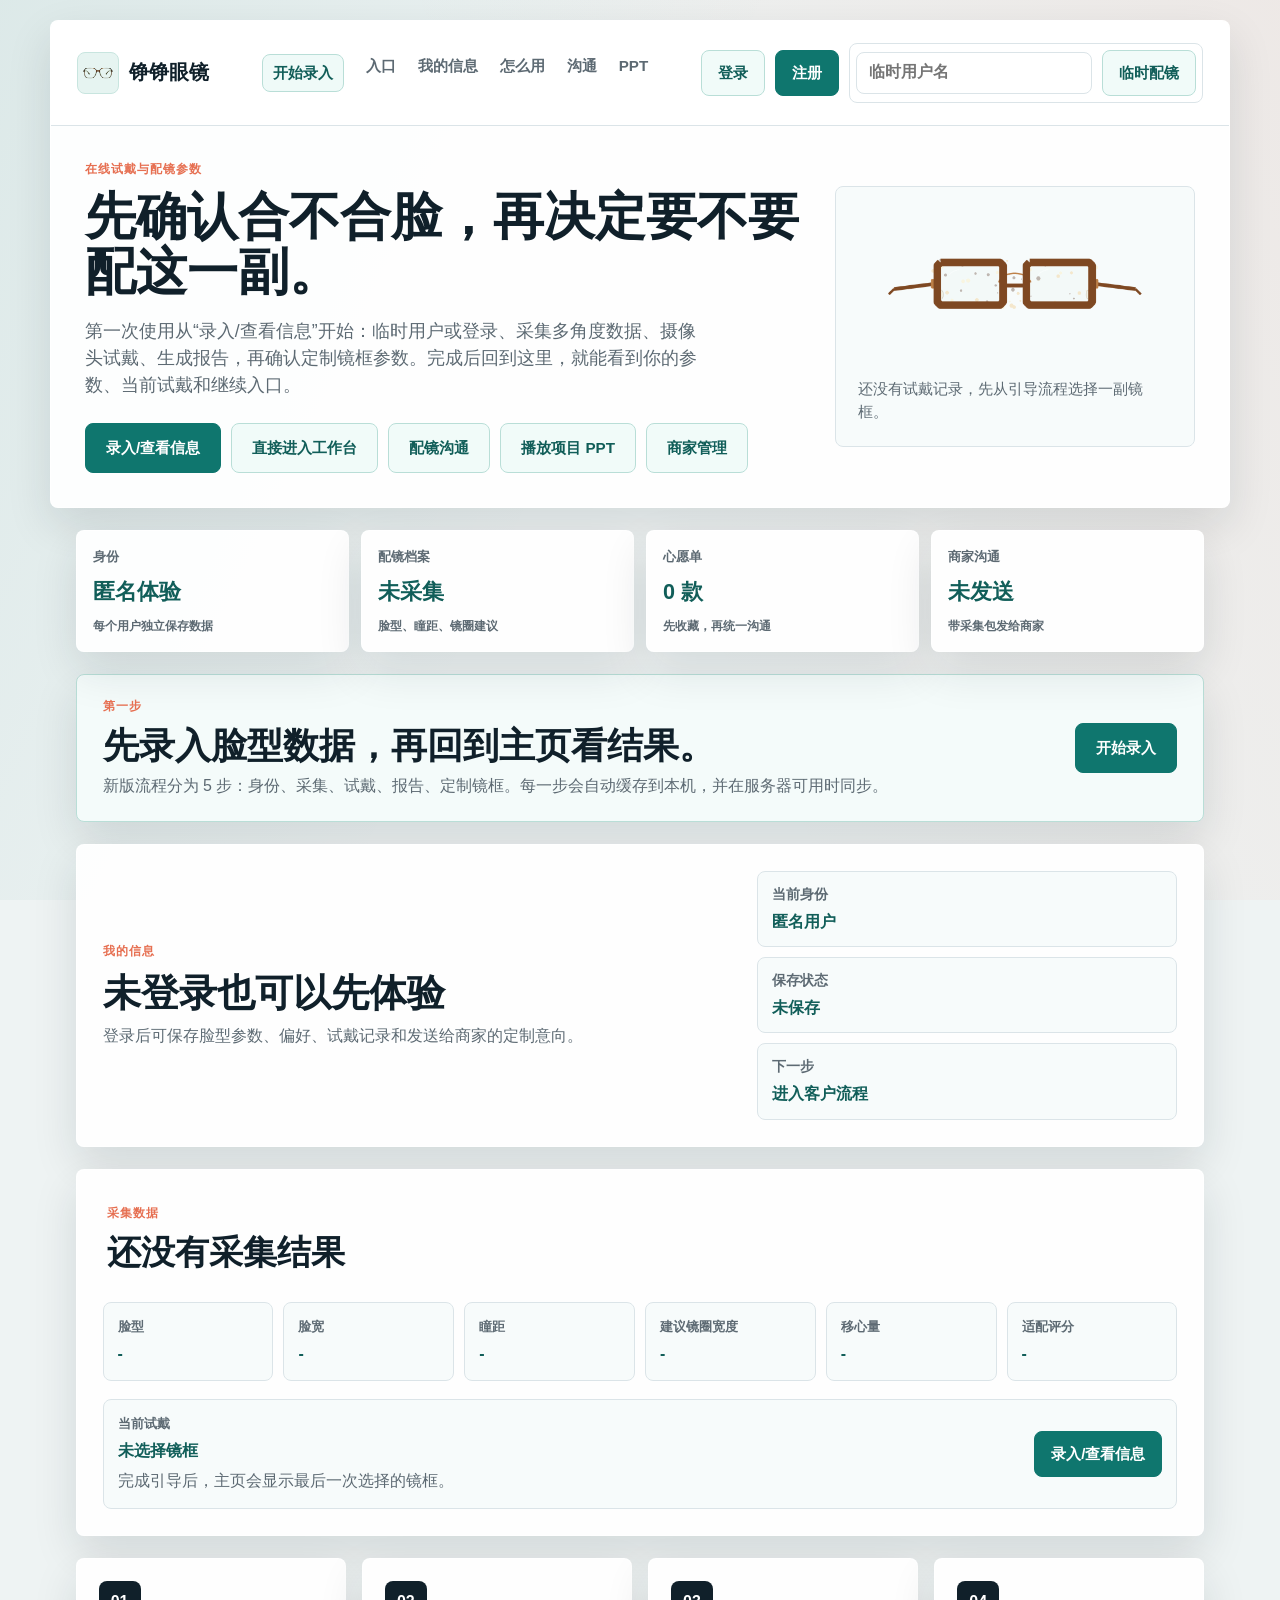
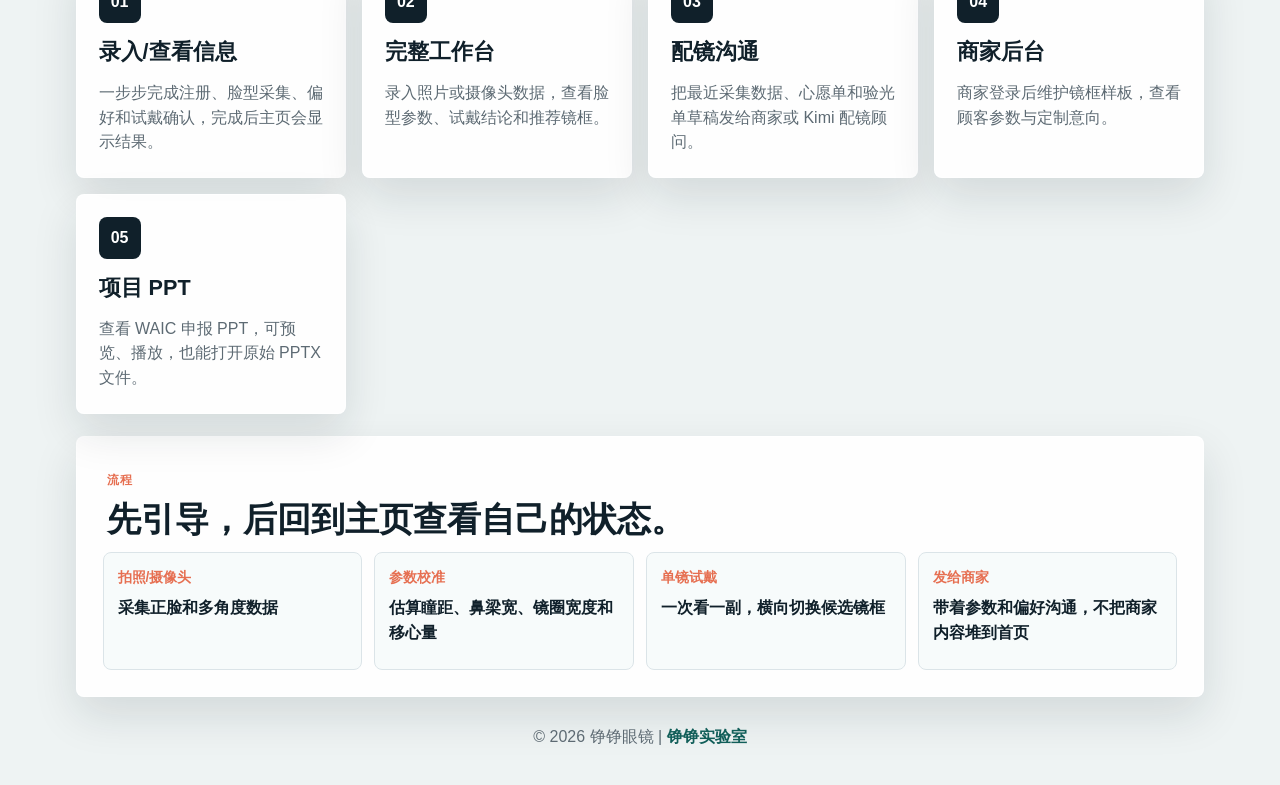
==== commit 3be4597f: "修复用户体验问题：摄像头黑屏、文字漂移、步骤显示逻辑" ====
--- a/index.html
+++ b/index.html
@@ -5,7 +5,10 @@
     <meta name="viewport" content="width=device-width, initial-scale=1.0">
     <meta name="description" content="铮铮眼镜提供在线试戴、脸型参数采集、镜框推荐和商家接单入口。">
     <title>铮铮眼镜 - 我的试戴主页</title>
-    <link rel="stylesheet" href="style.css?v=20260519-serverchat1">
+    <link rel="icon" href="assets/favicon.png?v=20260621-app3" type="image/png">
+    <link rel="apple-touch-icon" href="assets/apple-touch-icon.png?v=20260621-app3">
+    <link rel="manifest" href="site.webmanifest?v=20260621-app3">
+    <link rel="stylesheet" href="style.css?v=20260621-actionfix1">
 </head>
 <body class="home-page">
     <div class="glasses-container home-container">
@@ -13,7 +16,7 @@
             <div class="header-top">
                 <a href="./index.html" class="logo" aria-label="铮铮眼镜首页">
                     <span class="logo-mark">
-                        <img src="assets/glasses-frame-ai-39.png?v=20260517-ai80" alt="">
+                        <img src="assets/glasses-frame-ai-39.png?v=20260621-actionfix1" alt="">
                     </span>
                     <span>铮铮眼镜</span>
                 </a>
@@ -22,6 +25,7 @@
                     <a href="#entry-section">入口</a>
                     <a href="#profile-section">我的信息</a>
                     <a href="#how-it-works">怎么用</a>
+                    <a class="carry-user-link" href="./chat.html">沟通</a>
                     <a href="./ppt.html">PPT</a>
                 </nav>
                 <div class="user-section" id="home-user-actions">
@@ -34,16 +38,17 @@
                 <div class="home-hero-copy">
                     <p class="eyebrow">在线试戴与配镜参数</p>
                     <h1>先确认合不合脸，再决定要不要配这一副。</h1>
-                    <p>第一次使用从“录入/查看信息”开始：登录或跳过、采集脸型、选偏好、试戴镜框。完成后回到这里，就能看到你的参数、当前试戴和继续入口。</p>
+                    <p>第一次使用从“录入/查看信息”开始：临时用户或登录、采集多角度数据、摄像头试戴、生成报告，再确认定制镜框参数。完成后回到这里，就能看到你的参数、当前试戴和继续入口。</p>
                     <div class="hero-actions">
                         <a class="btn btn-primary btn-large carry-user-link" href="./onboard.html">录入/查看信息</a>
                         <a class="btn btn-secondary btn-large carry-user-link" href="./customer.html">直接进入工作台</a>
+                        <a class="btn btn-secondary btn-large carry-user-link" href="./chat.html">配镜沟通</a>
                         <a class="btn btn-secondary btn-large" href="./ppt.html">播放项目 PPT</a>
                         <a class="btn btn-secondary btn-large carry-user-link" href="./merchant.html">商家管理</a>
                     </div>
                 </div>
                 <figure class="home-frame-preview">
-                    <img id="home-current-frame" src="assets/glasses-frame-ai-46.png?v=20260517-ai80" alt="当前试戴镜框">
+                    <img id="home-current-frame" src="assets/glasses-frame-ai-46.png?v=20260621-actionfix1" alt="当前试戴镜框">
                     <figcaption id="home-frame-caption">还没有试戴记录，先从引导流程选择一副镜框。</figcaption>
                 </figure>
             </section>
@@ -77,7 +82,7 @@
                 <div>
                     <p class="eyebrow">第一步</p>
                     <h2>先录入脸型数据，再回到主页看结果。</h2>
-                    <p>这里会像设备 onboarding 一样带你完成登录、正脸/多角度采集、偏好选择和单镜试戴。</p>
+                    <p>新版流程分为 5 步：身份、采集、试戴、报告、定制镜框。每一步会自动缓存到本机，并在服务器可用时同步。</p>
                 </div>
                 <a class="btn btn-primary btn-large carry-user-link" href="./onboard.html">开始录入</a>
             </section>
@@ -138,13 +143,18 @@
                     <h3>完整工作台</h3>
                     <p>录入照片或摄像头数据，查看脸型参数、试戴结论和推荐镜框。</p>
                 </a>
+                <a class="entry-card carry-user-link" href="./chat.html">
+                    <span>03</span>
+                    <h3>配镜沟通</h3>
+                    <p>把最近采集数据、心愿单和验光单草稿发给商家或 Kimi 配镜顾问。</p>
+                </a>
                 <a class="entry-card carry-user-link" href="./merchant.html">
-                    <span>03</span>
+                    <span>04</span>
                     <h3>商家后台</h3>
                     <p>商家登录后维护镜框样板，查看顾客参数与定制意向。</p>
                 </a>
                 <a class="entry-card" href="./ppt.html">
-                    <span>04</span>
+                    <span>05</span>
                     <h3>项目 PPT</h3>
                     <p>查看 WAIC 申报 PPT，可预览、播放，也能打开原始 PPTX 文件。</p>
                 </a>
@@ -181,6 +191,6 @@
         </footer>
     </div>
 
-    <script src="home.js?v=20260519-serverchat1"></script>
+    <script src="home.js?v=20260621-actionfix1"></script>
 </body>
 </html>
--- a/style.css
+++ b/style.css
@@ -14,6 +14,170 @@
     --shadow: 0 18px 45px rgba(16, 32, 42, 0.12);
 }
 
+/* Short, product-like onboarding flow: each step only shows its own job. */
+.onboard-page .hero-section {
+    min-height: auto;
+    padding-block: clamp(18px, 4vw, 38px);
+}
+
+.onboard-page .hero-copy h1 {
+    max-width: 820px;
+}
+
+.onboard-page .hero-visual,
+.onboard-page .trust-row,
+.onboard-page .modeling-system-section,
+.onboard-page .workflow-section,
+.onboard-page .features-section,
+.onboard-page .faq-section {
+    display: none;
+}
+
+.onboard-page .dashboard-heading {
+    margin-bottom: 14px;
+}
+
+.onboard-page .dashboard-workspace {
+    align-items: start;
+}
+
+.onboard-page .tryon-panel,
+.onboard-page .analysis-card,
+.onboard-page .preference-card,
+.onboard-page .recommendations-card,
+.onboard-page .analysis-report-card {
+    min-height: 0;
+}
+
+.onboard-page[data-onboard-step="1"] .user-dashboard,
+.onboard-page[data-onboard-step="2"] .analysis-card,
+.onboard-page[data-onboard-step="2"] .preference-card,
+.onboard-page[data-onboard-step="2"] .recommendations-card,
+.onboard-page[data-onboard-step="2"] .tryon-adjust-panel,
+.onboard-page[data-onboard-step="2"] .size-calibration-inline,
+.onboard-page[data-onboard-step="2"] .tryon-control,
+.onboard-page[data-onboard-step="2"] .camera-fit-controls,
+.onboard-page[data-onboard-step="2"] .tryon-strip,
+.onboard-page[data-onboard-step="2"] .preference-card,
+.onboard-page[data-onboard-step="2"] .recommendations-card {
+    display: none !important;
+}
+
+.onboard-page[data-onboard-step="3"] .capture-only,
+.onboard-page[data-onboard-step="3"] .recognition-tips,
+.onboard-page[data-onboard-step="3"] .size-calibration-inline,
+.onboard-page[data-onboard-step="3"] .action-capture-panel,
+.onboard-page[data-onboard-step="3"] .analysis-card,
+.onboard-page[data-onboard-step="3"] .capture-control:not(.tryon-control) {
+    display: none !important;
+}
+
+.onboard-page[data-onboard-step="3"] .camera-action-guide small::after {
+    content: " 可横向滑动下方镜框列表，切换后会立即叠加到摄像头画面。";
+}
+
+.onboard-page[data-onboard-step="4"] .dashboard-workspace {
+    grid-template-columns: minmax(0, 1fr);
+}
+
+.onboard-page[data-onboard-step="4"] .analysis-card,
+.onboard-page[data-onboard-step="4"] .recommendations-card,
+.onboard-page[data-onboard-step="4"] .analysis-report-card {
+    width: min(100%, 980px);
+    margin-inline: auto;
+}
+
+.onboard-step-nav {
+    position: sticky;
+    bottom: 12px;
+    z-index: 28;
+    width: min(100% - 28px, 980px);
+    margin: 18px auto 0;
+    display: grid;
+    grid-template-columns: minmax(110px, 1fr) auto minmax(110px, 1fr) minmax(110px, 1fr);
+    align-items: center;
+    gap: 10px;
+    padding: 10px;
+    border: 1px solid rgba(41, 103, 94, 0.14);
+    border-radius: 8px;
+    background: rgba(255, 255, 255, 0.94);
+    box-shadow: 0 12px 32px rgba(25, 41, 48, 0.08);
+    backdrop-filter: blur(14px);
+}
+
+.onboard-step-nav span {
+    color: var(--muted);
+    font-weight: 800;
+    white-space: nowrap;
+}
+
+.chat-image-button {
+    min-width: 72px;
+}
+
+.chat-image-thumb {
+    display: block;
+    margin-top: 8px;
+    padding: 0;
+    border: 0;
+    background: transparent;
+    cursor: zoom-in;
+}
+
+.chat-image-thumb img {
+    display: block;
+    max-width: min(260px, 62vw);
+    max-height: 220px;
+    border-radius: 8px;
+    object-fit: contain;
+    background: #f4f7f6;
+    border: 1px solid rgba(41, 103, 94, 0.12);
+}
+
+.chat-image-viewer {
+    position: fixed;
+    inset: 0;
+    z-index: 1000;
+    display: none;
+    place-items: center;
+    padding: 20px;
+    background: rgba(8, 19, 24, 0.72);
+}
+
+.chat-image-viewer.active {
+    display: grid;
+}
+
+.chat-image-viewer-dialog {
+    position: relative;
+    width: min(92vw, 920px);
+    max-height: 90svh;
+    padding: 16px;
+    border-radius: 10px;
+    background: #fff;
+}
+
+.chat-image-viewer-dialog button {
+    position: absolute;
+    top: 10px;
+    right: 10px;
+    width: 38px;
+    height: 38px;
+    border: 0;
+    border-radius: 50%;
+    background: rgba(8, 19, 24, 0.82);
+    color: #fff;
+    font-size: 1.4rem;
+    cursor: pointer;
+}
+
+.chat-image-viewer-dialog img {
+    display: block;
+    width: 100%;
+    max-height: calc(90svh - 32px);
+    object-fit: contain;
+}
+
 * {
     margin: 0;
     padding: 0;
@@ -758,6 +922,13 @@
     color: var(--muted);
 }
 
+.ppt-reference-card .muted-note {
+    margin-top: 12px;
+    font-size: 12px;
+    line-height: 1.55;
+    color: #7d8b90;
+}
+
 .ppt-file-actions {
     display: flex;
     gap: 10px;
@@ -857,6 +1028,21 @@
 }
 
 #chat-sync-state.online {
+    color: var(--primary-dark);
+    background: #e9f8f5;
+}
+
+.chat-sync-pill {
+    padding: 5px 8px;
+    border-radius: 8px;
+    color: var(--muted);
+    background: #f1f5f6;
+    font-size: 0.76rem;
+    font-weight: 850;
+    white-space: nowrap;
+}
+
+.chat-sync-pill.online {
     color: var(--primary-dark);
     background: #e9f8f5;
 }
@@ -1324,6 +1510,73 @@
     background: #f8fbfb;
 }
 
+.merchant-summary-head {
+    margin-bottom: 12px;
+    display: flex;
+    align-items: flex-start;
+    justify-content: space-between;
+    gap: 12px;
+}
+
+.merchant-summary-head h2 {
+    margin: 2px 0 0;
+    font-size: 1.18rem;
+}
+
+.merchant-summary-head > span {
+    padding: 5px 9px;
+    border-radius: 8px;
+    color: var(--primary-dark);
+    background: #eaf8f4;
+    font-size: 0.78rem;
+    font-weight: 850;
+    white-space: nowrap;
+}
+
+.merchant-summary-frame {
+    width: min(220px, 100%);
+    max-height: 120px;
+    margin-top: 12px;
+    object-fit: contain;
+    display: block;
+    border-radius: 8px;
+    background: #f5f8f8;
+}
+
+.merchant-quick-replies {
+    margin-top: 10px;
+}
+
+.merchant-action-strip {
+    width: min(100%, 1180px);
+    margin: 0 auto 18px;
+    display: grid;
+    grid-template-columns: repeat(3, minmax(0, 1fr));
+    gap: 12px;
+}
+
+.merchant-action-strip article {
+    padding: 16px;
+    display: grid;
+    gap: 10px;
+    border: 1px solid rgba(15, 118, 110, 0.13);
+    border-radius: 8px;
+    background: rgba(255, 255, 255, 0.96);
+    box-shadow: 0 10px 28px rgba(16, 32, 42, 0.06);
+}
+
+.merchant-action-strip span {
+    color: var(--primary);
+    font-size: 0.82rem;
+    font-weight: 900;
+}
+
+.merchant-action-strip strong {
+    min-height: 48px;
+    color: var(--ink);
+    line-height: 1.45;
+}
+
 .customer-page .site-header {
     margin-bottom: 22px;
 }
@@ -1901,6 +2154,17 @@
     background: #fff;
     font: inherit;
     font-weight: 750;
+}
+
+.home-temp-user-form {
+    padding: 6px;
+    grid-template-columns: minmax(110px, 1fr) auto;
+    align-items: center;
+    background: #fff;
+}
+
+.home-temp-user-form > div {
+    display: contents;
 }
 
 .audience-grid {
@@ -2449,8 +2713,18 @@
 .mediapipe-camera-panel {
     margin-top: 16px;
     padding-top: 16px;
+    display: flex;
+    flex-direction: column;
     border-top: 1px solid var(--line);
 }
+
+.camera-toolbar { order: 1; }
+.camera-stage { order: 2; }
+.camera-action-guide { order: 3; }
+.action-capture-panel { order: 4; }
+.tryon-strip { order: 5; }
+.camera-controls { order: 6; }
+.camera-fit-controls { order: 7; }
 
 .camera-toolbar {
     display: flex;
@@ -2458,11 +2732,18 @@
     justify-content: space-between;
     gap: 12px;
     margin-bottom: 12px;
+    min-width: 0;
+}
+
+.camera-toolbar > * {
+    flex-shrink: 0;
 }
 
 .camera-toolbar h4 {
     margin: 4px 0 0;
     font-size: 1rem;
+    flex: 1 1 auto;
+    min-width: 0;
 }
 
 .camera-toolbar > span {
@@ -2501,11 +2782,13 @@
     object-fit: cover;
     object-position: center center;
     transform: scaleX(-1);
+    z-index: 1;
 }
 
 .camera-stage canvas {
     object-fit: cover;
     object-position: center center;
+    z-index: 2;
     pointer-events: none;
     transform: scaleX(-1);
 }
@@ -2535,10 +2818,9 @@
 .onboard-page[data-onboard-step="2"] .recognition-tips,
 .onboard-page[data-onboard-step="2"] .three-d-preview,
 .onboard-page[data-onboard-step="2"] .face-result-data,
-.onboard-page[data-onboard-step="2"] .camera-controls select,
-.onboard-page[data-onboard-step="2"] .camera-controls .btn:nth-of-type(2),
-.onboard-page[data-onboard-step="2"] .camera-controls .btn:nth-of-type(3),
-.onboard-page[data-onboard-step="2"] .camera-controls .btn:nth-of-type(4) {
+.onboard-page[data-onboard-step="2"] .preference-card,
+.onboard-page[data-onboard-step="2"] .recommendations-card,
+.onboard-page[data-onboard-step="2"] .camera-controls select {
     display: none;
 }
 
@@ -2546,10 +2828,23 @@
     aspect-ratio: 16 / 10;
 }
 
-.onboard-page[data-onboard-step="3"] .camera-action-guide,
-.onboard-page[data-onboard-step="3"] .action-capture-panel {
-    display: none;
-}
+.onboard-page[data-onboard-step="2"] .tryon-panel,
+.onboard-page[data-onboard-step="3"] .tryon-panel {
+    width: min(100%, 980px);
+    margin-inline: auto;
+}
+
+.onboard-page[data-onboard-step="2"] .mediapipe-camera-panel,
+.onboard-page[data-onboard-step="3"] .mediapipe-camera-panel {
+    border-top: 0;
+    padding-top: 0;
+}
+
+.onboard-page[data-onboard-step="3"] .camera-action-guide {
+    display: grid !important;
+}
+
+
 
 .chat-tools {
     display: grid;
@@ -2646,6 +2941,18 @@
     display: none;
 }
 
+.mediapipe-camera-panel.camera-ready .camera-empty {
+    opacity: 0;
+    pointer-events: none;
+}
+
+.mediapipe-camera-panel.camera-opening .camera-empty {
+    bottom: 50%;
+    transform: translate(-50%, 50%);
+    border-color: rgba(255, 255, 255, 0.28);
+    background: rgba(16, 32, 42, 0.86);
+}
+
 .camera-action-guide {
     margin-top: 10px;
     padding: 10px 12px;
@@ -2695,11 +3002,21 @@
     align-items: center;
     justify-content: space-between;
     gap: 12px;
+    min-width: 0;
+}
+
+.action-capture-head > * {
+    flex-shrink: 0;
 }
 
 .action-capture-head strong {
     color: var(--ink);
     font-size: 0.95rem;
+    flex: 1 1 auto;
+    min-width: 0;
+    overflow: hidden;
+    text-overflow: ellipsis;
+    white-space: nowrap;
 }
 
 .action-metrics {
@@ -2754,15 +3071,20 @@
 
 .camera-controls {
     display: grid;
-    grid-template-columns: repeat(6, minmax(0, 1fr)) repeat(2, auto) minmax(160px, 1.1fr) repeat(2, minmax(120px, 0.72fr));
+    grid-template-columns: repeat(auto-fit, minmax(128px, 1fr));
     gap: 10px;
     margin-top: 12px;
+    min-width: 0;
 }
 
 .camera-controls .btn,
 .camera-controls select,
 .icon-toggle {
     min-height: 42px;
+}
+
+.camera-controls select {
+    min-width: 180px;
 }
 
 .camera-controls select,
@@ -3940,6 +4262,218 @@
     color: var(--primary-dark);
     text-decoration: none;
     font-weight: 750;
+}
+
+.save-image-modal {
+    position: fixed;
+    inset: 0;
+    z-index: 1200;
+    display: none;
+    place-items: center;
+    padding: 18px;
+    background: rgba(12, 28, 34, 0.52);
+    backdrop-filter: blur(10px);
+}
+
+.save-image-modal.active {
+    display: grid;
+}
+
+body.save-modal-open {
+    overflow: hidden;
+}
+
+.save-image-dialog {
+    width: min(980px, 100%);
+    max-height: min(92svh, 900px);
+    display: grid;
+    grid-template-rows: auto minmax(0, 1fr) auto;
+    overflow: hidden;
+    border: 1px solid var(--border);
+    border-radius: 8px;
+    background: #ffffff;
+    box-shadow: var(--shadow-xl);
+}
+
+.save-image-head {
+    display: flex;
+    justify-content: space-between;
+    gap: 16px;
+    padding: 18px 20px;
+    border-bottom: 1px solid var(--border);
+}
+
+.save-image-head h2 {
+    margin: 2px 0 4px;
+    font-size: clamp(1.25rem, 2vw, 1.8rem);
+}
+
+.save-image-head p:not(.eyebrow) {
+    margin: 0;
+    color: var(--muted);
+}
+
+.save-image-stage {
+    min-height: 0;
+    overflow: auto;
+    padding: 16px;
+    background: #eef5f3;
+    text-align: center;
+    -webkit-overflow-scrolling: touch;
+}
+
+.save-image-stage-inner {
+    min-height: 240px;
+    display: grid;
+    place-items: center;
+}
+
+.save-image-stage img {
+    display: block;
+    width: auto;
+    max-width: 100%;
+    height: auto;
+    margin: 0 auto;
+    border-radius: 8px;
+    background: #ffffff;
+    user-select: auto;
+    -webkit-user-select: auto;
+    -webkit-touch-callout: default;
+}
+
+.save-image-loading {
+    display: grid;
+    place-items: center;
+    gap: 8px;
+    min-height: 260px;
+    color: var(--ink);
+}
+
+.save-image-loading span {
+    width: 42px;
+    height: 42px;
+    border: 4px solid rgba(47, 127, 113, 0.18);
+    border-top-color: var(--primary);
+    border-radius: 999px;
+    animation: save-spin 0.9s linear infinite;
+}
+
+.save-image-loading strong {
+    font-size: 1.05rem;
+}
+
+.save-image-loading p {
+    margin: 0;
+    color: var(--muted);
+}
+
+@keyframes save-spin {
+    to {
+        transform: rotate(360deg);
+    }
+}
+
+.save-image-actions {
+    display: grid;
+    grid-template-columns: repeat(5, minmax(0, 1fr));
+    gap: 10px;
+    padding: 14px 20px 18px;
+    border-top: 1px solid var(--border);
+    background: #ffffff;
+}
+
+.save-image-actions .btn {
+    width: 100%;
+    min-width: 0;
+    text-align: center;
+    text-decoration: none;
+}
+
+.save-image-actions [aria-disabled="true"],
+.save-image-actions .btn:disabled {
+    pointer-events: none;
+    opacity: 0.52;
+}
+
+.save-page {
+    min-height: 100svh;
+    background: linear-gradient(120deg, #e8f3f0 0%, #f6f3f2 100%);
+}
+
+.save-page-shell {
+    width: min(1080px, calc(100% - 32px));
+    margin: 0 auto;
+    padding: 28px 0;
+}
+
+.save-page-card {
+    display: grid;
+    gap: 18px;
+    padding: 22px;
+    border: 1px solid var(--border);
+    border-radius: 8px;
+    background: #ffffff;
+    box-shadow: var(--shadow-lg);
+}
+
+.save-page-head {
+    display: flex;
+    align-items: flex-start;
+    justify-content: space-between;
+    gap: 16px;
+}
+
+.save-page-head h1 {
+    margin: 2px 0 6px;
+    font-size: clamp(1.6rem, 4vw, 2.5rem);
+}
+
+.save-page-head p:not(.eyebrow) {
+    margin: 0;
+    color: var(--muted);
+}
+
+.save-page-stage {
+    min-height: 280px;
+    overflow: auto;
+    padding: 16px;
+    border: 1px solid var(--border);
+    border-radius: 8px;
+    background: #eef5f3;
+    text-align: center;
+    -webkit-overflow-scrolling: touch;
+}
+
+.save-page-stage img {
+    display: block;
+    width: auto;
+    max-width: 100%;
+    height: auto;
+    margin: 0 auto;
+    border-radius: 8px;
+    background: #ffffff;
+    user-select: auto;
+    -webkit-user-select: auto;
+    -webkit-touch-callout: default;
+}
+
+.save-page-empty {
+    margin: 120px auto;
+    color: var(--muted);
+    font-weight: 700;
+}
+
+.save-page-actions {
+    display: grid;
+    grid-template-columns: repeat(5, minmax(0, 1fr));
+    gap: 10px;
+}
+
+.save-page-actions .btn {
+    width: 100%;
+    min-width: 0;
+    text-align: center;
+    text-decoration: none;
 }
 
 @media (max-width: 1180px) {
@@ -4238,23 +4772,23 @@
 
     .camera-action-guide {
         flex-shrink: 0;
-        margin: 6px 10px 0;
-        padding: 8px 10px;
+        margin: 4px 10px 0;
+        padding: 6px 10px;
         gap: 2px;
     }
 
     .camera-action-guide strong {
-        font-size: 0.9rem;
+        font-size: 0.85rem;
     }
 
     .camera-action-guide small {
-        font-size: 0.72rem;
+        font-size: 0.7rem;
     }
 
     .action-capture-panel {
         flex-shrink: 0;
-        margin: 6px 10px 0;
-        padding: 8px 10px;
+        margin: 4px 10px 0;
+        padding: 6px 10px;
     }
 
     .action-capture-head {
@@ -4292,8 +4826,8 @@
         display: flex;
         flex-wrap: nowrap;
         gap: 6px;
-        margin: 6px 10px 0;
-        padding: 6px 0;
+        margin: 4px 10px 0;
+        padding: 4px 0;
         overflow-x: auto;
         -webkit-overflow-scrolling: touch;
         scrollbar-width: none;
@@ -4386,6 +4920,12 @@
 
     .header-top .user-section > span {
         grid-column: 1 / -1;
+    }
+
+    .header-top .home-temp-user-form {
+        grid-column: 1 / -1;
+        grid-template-columns: minmax(0, 1fr) auto;
+        width: 100%;
     }
 
     .user-section .btn,
@@ -4605,18 +5145,43 @@
     }
 
     .camera-toolbar {
-        align-items: stretch;
-        flex-direction: column;
+        align-items: center;
+        flex-direction: row;
+        margin-bottom: 8px;
+    }
+
+    .camera-toolbar h4 {
+        font-size: 0.92rem;
+        line-height: 1.35;
+    }
+
+    .camera-toolbar .eyebrow {
+        margin-bottom: 2px;
+        font-size: 0.72rem;
+    }
+
+    .camera-toolbar > span {
+        flex: 0 0 auto;
+        padding: 5px 8px;
+        white-space: nowrap;
     }
 
     .camera-stage {
         width: 100%;
         height: auto;
-        aspect-ratio: 4 / 5;
-        max-height: 68vh;
-        max-height: 68svh;
+        flex: none;
+        min-height: 0;
+        aspect-ratio: 3 / 4;
+        max-height: 58vh;
+        max-height: 58svh;
         margin-left: 0;
         margin-right: 0;
+    }
+
+    .onboard-page[data-onboard-step="2"] .camera-stage {
+        aspect-ratio: 3 / 4;
+        flex: none;
+        min-height: 0;
     }
 
     .camera-action-guide {
@@ -4669,14 +5234,19 @@
     }
 
     .camera-fit-controls {
-        grid-template-columns: 1fr;
+        grid-template-columns: repeat(2, minmax(0, 1fr));
+        padding: 10px;
+    }
+
+    .camera-fit-controls .btn {
+        min-height: 38px;
     }
 
     .tryon-strip {
-        width: calc(100% + 8px);
-        margin-left: -4px;
-        margin-right: -4px;
-        padding: 10px;
+        width: calc(100% + 12px);
+        margin: 10px -6px 0;
+        padding: 9px;
+        background: rgba(248, 251, 251, 0.98);
     }
 
     .tryon-strip-head {
@@ -4686,7 +5256,34 @@
     }
 
     .tryon-strip-track {
-        grid-auto-columns: minmax(80px, 22vw);
+        grid-auto-columns: minmax(104px, 34vw);
+        gap: 8px;
+    }
+
+    .tryon-pill {
+        min-height: 128px;
+        padding: 7px;
+    }
+
+    .tryon-pill-main {
+        grid-template-rows: 56px auto;
+    }
+
+    .tryon-pill-main > span:last-child {
+        font-size: 0.72rem;
+    }
+
+    .tryon-pill-wish,
+    .tryon-pill-view {
+        min-height: 26px;
+        font-size: 0.68rem;
+    }
+
+    .onboard-page[data-onboard-step="3"] .tryon-strip {
+        position: sticky;
+        top: 6px;
+        z-index: 5;
+        box-shadow: 0 10px 24px rgba(16, 32, 42, 0.08);
     }
 
     .rec-actions {
@@ -4710,3 +5307,1623 @@
         flex: 1;
     }
 }
+
+/* Final device layout pass: keep camera, frame choice and data reachable on every screen. */
+:root[data-camera-facing="environment"] .camera-stage video,
+:root[data-camera-facing="environment"] .camera-stage canvas {
+    transform: none;
+}
+
+@media (min-width: 1181px) {
+    .dashboard-workspace {
+        max-width: 1220px;
+        grid-template-columns: minmax(0, 1.45fr) minmax(320px, 0.78fr);
+        grid-template-areas:
+            "model analysis"
+            "model prefs"
+            "recommendations report";
+        gap: 20px;
+    }
+
+    .onboard-page[data-onboard-step="2"] .dashboard-workspace,
+    .onboard-page[data-onboard-step="3"] .dashboard-workspace,
+    .customer-page .dashboard-workspace {
+        grid-template-columns: minmax(0, 1.6fr) minmax(340px, 0.72fr);
+        grid-template-areas:
+            "model analysis"
+            "model prefs"
+            "recommendations report";
+    }
+
+    .mediapipe-camera-panel {
+        gap: 14px;
+    }
+
+    .camera-stage {
+        aspect-ratio: 16 / 9;
+        max-height: min(650px, 72svh);
+    }
+
+    .tryon-strip-track {
+        grid-auto-columns: 150px;
+    }
+
+    .analysis-card,
+    .preference-card,
+    .analysis-report-card {
+        position: sticky;
+        top: 18px;
+    }
+}
+
+@media (min-width: 641px) and (max-width: 1180px) {
+    html,
+    body {
+        overflow-x: hidden;
+    }
+
+    .glasses-container,
+    .auth-shell,
+    .onboard-page,
+    .customer-page,
+    .merchant-page,
+    .chat-page {
+        width: 100%;
+    }
+
+    .app-nav {
+        width: calc(100% - 28px);
+        margin: 14px auto 0;
+        border-radius: 8px;
+    }
+
+    .dashboard-workspace {
+        width: calc(100% - 32px);
+        max-width: 920px;
+        grid-template-columns: minmax(0, 1fr);
+        grid-template-areas:
+            "model"
+            "analysis"
+            "prefs"
+            "recommendations"
+            "report";
+        gap: 16px;
+    }
+
+    .onboard-page .onboard-shell,
+    .customer-page .customer-shell {
+        padding-left: 16px;
+        padding-right: 16px;
+    }
+
+    .onboard-page .onboard-flow {
+        width: calc(100% - 32px);
+        max-width: 920px;
+        overflow-x: auto;
+        -webkit-overflow-scrolling: touch;
+    }
+
+    .mediapipe-camera-panel {
+        gap: 12px;
+        padding: 14px;
+    }
+
+    .camera-stage {
+        aspect-ratio: 16 / 10;
+        max-height: min(600px, 64svh);
+        min-height: 360px;
+    }
+
+    .camera-controls {
+        display: flex;
+        flex-wrap: wrap;
+        gap: 8px;
+    }
+
+    .camera-controls .btn,
+    .camera-controls .icon-toggle,
+    .camera-controls select {
+        flex: 1 1 140px;
+        min-width: 0;
+    }
+
+    .camera-fit-controls {
+        grid-template-columns: auto repeat(3, minmax(130px, 1fr)) auto;
+    }
+
+    .tryon-strip-track {
+        grid-auto-columns: minmax(132px, 18vw);
+    }
+
+    .analysis-grid,
+    .preference-grid,
+    .report-grid {
+        grid-template-columns: repeat(2, minmax(0, 1fr));
+    }
+}
+
+@media (max-width: 640px) {
+    html,
+    body {
+        height: auto !important;
+        min-height: 100%;
+        overflow-x: hidden !important;
+        overflow-y: auto !important;
+    }
+
+    body {
+        background: #edf5f3;
+    }
+
+    main,
+    .glasses-container,
+    .auth-shell,
+    .onboard-page,
+    .customer-page,
+    .merchant-page,
+    .chat-page {
+        width: 100% !important;
+        min-height: 100svh;
+        overflow: visible !important;
+    }
+
+    .hero-section,
+    .index-hero,
+    .site-hero {
+        min-height: auto;
+    }
+
+    .app-nav {
+        position: sticky;
+        top: 0;
+        z-index: 40;
+        width: 100%;
+        margin: 0;
+        padding: 8px 10px;
+        border-radius: 0;
+        border-left: 0;
+        border-right: 0;
+        box-shadow: 0 8px 22px rgba(16, 32, 42, 0.08);
+    }
+
+    .app-nav .brand,
+    .app-nav-brand,
+    .nav-brand {
+        min-width: 0;
+    }
+
+    .app-nav h1,
+    .app-nav .brand-name,
+    .nav-brand strong {
+        font-size: 1rem;
+        white-space: nowrap;
+    }
+
+    .app-nav-links,
+    .nav-links {
+        display: flex;
+        gap: 6px;
+        overflow-x: auto;
+        -webkit-overflow-scrolling: touch;
+        scrollbar-width: none;
+    }
+
+    .app-nav-links::-webkit-scrollbar,
+    .nav-links::-webkit-scrollbar {
+        display: none;
+    }
+
+    .app-nav-links a,
+    .app-nav-links button,
+    .nav-links a,
+    .nav-links button {
+        flex: 0 0 auto;
+        min-height: 34px;
+        padding: 7px 10px;
+        font-size: 0.78rem;
+    }
+
+    .onboard-page .onboard-shell,
+    .customer-page .customer-shell,
+    .merchant-shell,
+    .chat-shell {
+        width: 100%;
+        padding: 10px;
+    }
+
+    .onboard-page .onboard-flow {
+        display: flex !important;
+        width: calc(100% - 20px);
+        margin: 10px auto;
+        padding: 8px;
+        gap: 8px;
+        overflow-x: auto;
+        -webkit-overflow-scrolling: touch;
+        border-radius: 8px;
+    }
+
+    .onboard-step {
+        flex: 0 0 auto;
+        min-width: 86px;
+        padding: 8px 10px;
+        font-size: 0.72rem;
+    }
+
+    .dashboard-workspace {
+        width: 100% !important;
+        max-width: none;
+        margin: 0;
+        display: grid !important;
+        grid-template-columns: minmax(0, 1fr) !important;
+        grid-template-areas:
+            "model"
+            "analysis"
+            "prefs"
+            "recommendations"
+            "report" !important;
+        gap: 10px;
+    }
+
+    .dashboard-card,
+    .modeling-card,
+    .onboard-card,
+    .analysis-card,
+    .preference-card,
+    .recommendations-card,
+    .analysis-report-card,
+    .tryon-panel {
+        display: block !important;
+        width: 100%;
+        border-radius: 8px;
+        box-shadow: none;
+    }
+
+    .analysis-card,
+    .preference-card,
+    .recommendations-card,
+    .analysis-report-card {
+        position: static !important;
+        padding: 12px;
+    }
+
+    .mediapipe-camera-panel {
+        display: flex !important;
+        flex-direction: column;
+        gap: 10px;
+        padding: 10px;
+        border-radius: 8px;
+    }
+
+    .camera-toolbar {
+        order: 1;
+        display: flex;
+        gap: 6px;
+        overflow-x: auto;
+        -webkit-overflow-scrolling: touch;
+    }
+
+    .camera-stage {
+        order: 2;
+        width: 100%;
+        min-height: 0 !important;
+        aspect-ratio: 3 / 4;
+        max-height: min(560px, 60svh) !important;
+        border-radius: 8px;
+    }
+
+    .onboard-page[data-onboard-step="2"] .camera-stage {
+        aspect-ratio: 3 / 4;
+        max-height: min(540px, 58svh) !important;
+    }
+
+    .camera-action-guide {
+        order: 3;
+        padding: 10px;
+        border-radius: 8px;
+    }
+
+    .action-capture-panel {
+        order: 4;
+    }
+
+    .tryon-strip {
+        order: 5;
+        width: 100%;
+        margin: 0;
+        padding: 8px;
+        border-radius: 8px;
+        background: #f9fcfb;
+        position: static !important;
+    }
+
+    .onboard-page[data-onboard-step="2"] .tryon-strip {
+        display: none !important;
+    }
+
+    .tryon-strip-head {
+        align-items: flex-start;
+        flex-direction: column;
+        gap: 4px;
+    }
+
+    .tryon-strip-track {
+        grid-auto-columns: minmax(108px, 38vw);
+        gap: 8px;
+        padding-bottom: 2px;
+    }
+
+    .tryon-pill {
+        min-height: 134px;
+        padding: 7px;
+    }
+
+    .tryon-pill-main {
+        grid-template-rows: 58px auto;
+    }
+
+    .camera-controls {
+        order: 6;
+        display: grid !important;
+        grid-template-columns: repeat(2, minmax(0, 1fr));
+        gap: 8px;
+        overflow: visible;
+    }
+
+    .camera-controls .btn,
+    .camera-controls .icon-toggle,
+    .camera-controls select {
+        width: 100%;
+        min-width: 0;
+        min-height: 42px;
+        padding: 8px 10px;
+        font-size: 0.82rem;
+    }
+
+    .camera-controls select {
+        grid-column: 1 / -1;
+    }
+
+    .camera-fit-controls {
+        order: 7;
+        grid-template-columns: 1fr;
+        gap: 8px;
+        padding: 10px;
+    }
+
+    .action-capture-head {
+        flex-direction: column;
+        align-items: stretch;
+        gap: 8px;
+    }
+
+    .action-capture-steps {
+        grid-template-columns: repeat(2, minmax(0, 1fr));
+    }
+
+    .recognition-metrics,
+    .analysis-grid,
+    .preference-grid,
+    .report-grid,
+    .recommendation-grid,
+    .profile-summary-grid {
+        grid-template-columns: minmax(0, 1fr) !important;
+    }
+
+    .recommendation-card,
+    .frame-card {
+        min-height: auto;
+    }
+
+    .onboard-actions,
+    .form-actions,
+    .wizard-actions {
+        position: sticky;
+        bottom: 0;
+        z-index: 30;
+        display: grid;
+        grid-template-columns: 1fr 1fr;
+        gap: 8px;
+        margin: 10px -10px -10px;
+        padding: 10px;
+        background: rgba(237, 245, 243, 0.96);
+        border-top: 1px solid rgba(41, 103, 94, 0.15);
+        backdrop-filter: blur(10px);
+    }
+
+    .onboard-actions .btn,
+    .form-actions .btn,
+    .wizard-actions .btn {
+        min-height: 42px;
+    }
+
+    .frame-viewer-dialog {
+        width: min(100% - 16px, 480px);
+        max-height: calc(100svh - 24px);
+        grid-template-rows: minmax(220px, 1fr) auto;
+        border-radius: 8px;
+    }
+
+    .frame-viewer-image {
+        min-height: 220px;
+    }
+
+    .ppt-preview-page,
+    .ppt-stage,
+    .ppt-slide-frame {
+        width: 100%;
+        overflow-x: hidden;
+    }
+}
+
+/* Final short-flow overrides. Kept at the end so mobile !important display rules cannot reopen hidden steps. */
+.onboard-page .hero-section {
+    min-height: auto !important;
+    padding-block: clamp(18px, 4vw, 38px) !important;
+}
+
+.onboard-page .hero-visual,
+.onboard-page .trust-row,
+.onboard-page .modeling-system-section,
+.onboard-page .workflow-section,
+.onboard-page .features-section,
+.onboard-page .faq-section {
+    display: none !important;
+}
+
+.onboard-page[data-onboard-step="1"] .user-dashboard,
+.onboard-page[data-onboard-step="2"] .analysis-card,
+.onboard-page[data-onboard-step="2"] .preference-card,
+.onboard-page[data-onboard-step="2"] .recommendations-card,
+.onboard-page[data-onboard-step="2"] .analysis-report-card,
+.onboard-page[data-onboard-step="3"] .analysis-card,
+.onboard-page[data-onboard-step="3"] .action-capture-panel,
+.onboard-page[data-onboard-step="3"] .recognition-tips,
+.onboard-page[data-onboard-step="4"] .tryon-panel,
+.onboard-page[data-onboard-step="4"] .preference-card {
+    display: none !important;
+}
+
+.onboard-page[data-onboard-step="2"] .tryon-adjust-panel,
+.onboard-page[data-onboard-step="2"] .size-calibration-inline,
+.onboard-page[data-onboard-step="2"] .tryon-control,
+.onboard-page[data-onboard-step="2"] .camera-fit-controls,
+.onboard-page[data-onboard-step="2"] .tryon-strip,
+.onboard-page[data-onboard-step="2"] .preference-card,
+.onboard-page[data-onboard-step="2"] .recommendations-card {
+    display: none !important;
+}
+
+.onboard-page[data-onboard-step="3"] .capture-only,
+.onboard-page[data-onboard-step="3"] .recognition-tips,
+.onboard-page[data-onboard-step="3"] .size-calibration-inline,
+.onboard-page[data-onboard-step="3"] .action-capture-panel,
+.onboard-page[data-onboard-step="3"] .analysis-card,
+.onboard-page[data-onboard-step="3"] .capture-control:not(.tryon-control) {
+    display: none !important;
+}
+
+.onboard-page[data-onboard-step="4"] .analysis-card,
+.onboard-page[data-onboard-step="4"] .recommendations-card,
+.onboard-page[data-onboard-step="4"] .analysis-report-card {
+    width: min(100%, 980px) !important;
+    margin-inline: auto !important;
+}
+
+.customization-card {
+    display: none;
+}
+
+.onboard-page[data-onboard-step="2"] .size-calibration-inline {
+    display: grid !important;
+    order: 3 !important;
+    background: #f7fcfa;
+    border-color: rgba(15, 118, 110, 0.24);
+}
+
+.onboard-page[data-onboard-step="2"] .recognition-tips {
+    display: flex !important;
+}
+
+.onboard-page[data-onboard-step="2"] .camera-controls .capture-control {
+    display: inline-flex !important;
+}
+
+.onboard-page[data-onboard-step="2"] .camera-controls .icon-toggle[title*="网格"] {
+    display: inline-flex !important;
+}
+
+.onboard-page[data-onboard-step="2"] .camera-empty {
+    bottom: 14px;
+    width: min(420px, calc(100% - 24px));
+    padding: 10px 12px;
+}
+
+.onboard-page[data-onboard-step="5"] .tryon-panel,
+.onboard-page[data-onboard-step="5"] .analysis-card,
+.onboard-page[data-onboard-step="5"] .preference-card,
+.onboard-page[data-onboard-step="5"] .recommendations-card {
+    display: none !important;
+}
+
+.onboard-page[data-onboard-step="5"] .dashboard-workspace {
+    grid-template-columns: minmax(0, 1fr) !important;
+}
+
+.onboard-page[data-onboard-step="5"] .customization-card {
+    display: block !important;
+    width: min(100%, 980px) !important;
+    margin-inline: auto !important;
+}
+
+.onboard-page[data-onboard-step="5"] .analysis-report-card {
+    display: block !important;
+    width: min(100%, 980px) !important;
+    margin-inline: auto !important;
+}
+
+.customization-layout {
+    display: grid;
+    grid-template-columns: minmax(0, 1.05fr) minmax(320px, 0.95fr);
+    gap: 18px;
+    align-items: start;
+}
+
+.customization-form,
+.frame-3d-card {
+    border: 1px solid rgba(15, 118, 110, 0.14);
+    border-radius: 8px;
+    background: #fff;
+    padding: 16px;
+}
+
+.customization-confidence {
+    display: grid;
+    grid-template-columns: repeat(3, minmax(0, 1fr));
+    gap: 10px;
+    margin-bottom: 14px;
+}
+
+.customization-confidence div {
+    border: 1px solid rgba(15, 118, 110, 0.12);
+    border-radius: 8px;
+    background: #eef8f5;
+    padding: 10px;
+}
+
+.customization-confidence span {
+    display: block;
+    color: var(--muted);
+    font-size: 0.84rem;
+    font-weight: 800;
+}
+
+.customization-confidence strong {
+    display: block;
+    margin-top: 4px;
+    color: var(--primary-dark);
+}
+
+.customization-confidence p {
+    grid-column: 1 / -1;
+    margin: 0;
+    color: var(--muted);
+}
+
+.custom-grid {
+    display: grid;
+    grid-template-columns: repeat(2, minmax(0, 1fr));
+    gap: 12px;
+}
+
+.custom-grid label {
+    display: grid;
+    gap: 6px;
+    color: var(--muted);
+    font-weight: 800;
+}
+
+.custom-grid input,
+.custom-grid select {
+    width: 100%;
+    border: 1px solid rgba(15, 118, 110, 0.18);
+    border-radius: 8px;
+    padding: 11px 12px;
+    color: var(--ink);
+    background: #fff;
+    font-weight: 800;
+}
+
+.custom-note {
+    margin: 14px 0 0;
+    color: var(--muted);
+}
+
+.custom-actions {
+    display: grid;
+    grid-template-columns: 1fr 1fr;
+    gap: 10px;
+    margin-top: 14px;
+}
+
+.save-guide {
+    margin: -4px 0 14px;
+    color: var(--muted);
+    font-weight: 750;
+}
+
+.frame-3d-api-preview {
+    min-height: 260px;
+    display: grid;
+    align-content: center;
+    justify-items: center;
+    gap: 10px;
+    text-align: center;
+    border: 1px dashed rgba(15, 118, 110, 0.28);
+    border-radius: 8px;
+    background: linear-gradient(135deg, #f8fcfb, #edf7f4);
+    color: var(--muted);
+    padding: 18px;
+}
+
+.frame-3d-api-preview strong {
+    color: var(--ink);
+    font-size: 1.12rem;
+}
+
+.frame-3d-api-preview span {
+    max-width: 34rem;
+}
+
+.frame-3d-actions {
+    display: flex;
+    flex-wrap: wrap;
+    gap: 10px;
+    justify-content: center;
+    margin-top: 8px;
+}
+
+.frame-3d-meta {
+    display: grid;
+    grid-template-columns: repeat(2, minmax(0, 1fr));
+    gap: 8px;
+    margin-top: 12px;
+    color: var(--muted);
+    font-weight: 800;
+    font-size: 0.9rem;
+}
+
+.customer-page .camera-fit-controls,
+.onboard-page[data-onboard-step="3"] .camera-fit-controls {
+    order: 4 !important;
+    display: grid !important;
+    margin-top: 10px !important;
+    border-color: rgba(15, 118, 110, 0.24);
+    background: #f3fbf8;
+}
+
+.customer-page .tryon-strip,
+.onboard-page[data-onboard-step="3"] .tryon-strip {
+    order: 5 !important;
+}
+
+.customer-page .camera-controls,
+.onboard-page[data-onboard-step="3"] .camera-controls {
+    order: 6 !important;
+}
+
+.customer-page .camera-fit-controls::before,
+.onboard-page[data-onboard-step="3"] .camera-fit-controls::before {
+    content: "调大小和位置";
+    display: block;
+    grid-column: 1 / -1;
+    color: var(--primary-dark);
+    font-weight: 900;
+}
+
+.onboard-page[data-onboard-step="2"] .camera-controls {
+    grid-template-columns: repeat(auto-fit, minmax(150px, 1fr)) !important;
+}
+
+.onboard-page[data-onboard-step="3"] .camera-controls {
+    grid-template-columns: repeat(auto-fit, minmax(126px, 1fr)) !important;
+}
+
+.onboard-page[data-onboard-step="3"] .camera-stage,
+.customer-page .camera-stage {
+    max-height: min(66svh, 620px);
+}
+
+.onboard-page[data-onboard-step="3"] .tryon-strip-track,
+.customer-page .tryon-strip-track {
+    grid-auto-columns: minmax(132px, 156px);
+}
+
+.onboard-page .onboard-step-nav {
+    position: sticky;
+    bottom: 12px;
+    z-index: 28;
+    width: min(100% - 28px, 980px);
+    margin: 18px auto 0;
+    display: grid !important;
+    grid-template-columns: minmax(110px, 1fr) auto minmax(110px, 1fr) minmax(110px, 1fr);
+    align-items: center;
+    gap: 10px;
+    padding: 10px;
+    border: 1px solid rgba(41, 103, 94, 0.14);
+    border-radius: 8px;
+    background: rgba(255, 255, 255, 0.94);
+    box-shadow: 0 12px 32px rgba(25, 41, 48, 0.08);
+    backdrop-filter: blur(14px);
+}
+
+.onboard-page .onboard-step-nav span {
+    color: var(--muted);
+    font-weight: 800;
+    white-space: nowrap;
+}
+
+.onboard-page .onboard-step-nav .btn:disabled {
+    opacity: 0.48;
+    cursor: not-allowed;
+    box-shadow: none;
+}
+
+.chat-image-button {
+    min-width: 72px;
+}
+
+.chat-image-thumb {
+    display: block;
+    margin-top: 8px;
+    padding: 0;
+    border: 0;
+    background: transparent;
+    cursor: zoom-in;
+}
+
+.chat-image-thumb img {
+    display: block;
+    max-width: min(260px, 62vw);
+    max-height: 220px;
+    border-radius: 8px;
+    object-fit: contain;
+    background: #f4f7f6;
+    border: 1px solid rgba(41, 103, 94, 0.12);
+}
+
+.chat-image-viewer {
+    position: fixed;
+    inset: 0;
+    z-index: 1000;
+    display: none;
+    place-items: center;
+    padding: 20px;
+    background: rgba(8, 19, 24, 0.72);
+}
+
+.chat-image-viewer.active {
+    display: grid;
+}
+
+.chat-image-viewer-dialog {
+    position: relative;
+    width: min(92vw, 920px);
+    max-height: 90svh;
+    padding: 16px;
+    border-radius: 10px;
+    background: #fff;
+}
+
+.chat-image-viewer-dialog button {
+    position: absolute;
+    top: 10px;
+    right: 10px;
+    width: 38px;
+    height: 38px;
+    border: 0;
+    border-radius: 50%;
+    background: rgba(8, 19, 24, 0.82);
+    color: #fff;
+    font-size: 1.4rem;
+    cursor: pointer;
+}
+
+.chat-image-viewer-dialog img {
+    display: block;
+    width: 100%;
+    max-height: calc(90svh - 32px);
+    object-fit: contain;
+}
+
+@media (max-width: 980px) {
+    .onboard-page .hero-section {
+        padding: 14px 12px !important;
+    }
+
+    .onboard-page .hero-copy h1 {
+        font-size: clamp(1.65rem, 7vw, 2.5rem);
+    }
+
+    .onboard-page .onboard-step-nav {
+        width: calc(100% - 16px);
+        bottom: 8px;
+        grid-template-columns: 1fr 1fr;
+    }
+
+    .onboard-page .onboard-step-nav span {
+        grid-column: 1 / -1;
+        text-align: center;
+        order: -1;
+    }
+
+    .customization-layout,
+    .custom-grid,
+    .custom-actions,
+    .customization-confidence,
+    .frame-3d-meta {
+        grid-template-columns: 1fr !important;
+    }
+
+    .frame-3d-api-preview {
+        min-height: 220px;
+    }
+
+    .chat-page .chat-input-row {
+        grid-template-columns: auto minmax(0, 1fr) auto;
+        gap: 8px;
+    }
+}
+
+/* Launch stability overrides: keep product workspaces compact across pages. */
+.customer-workbench-strip {
+    width: min(100%, 1220px);
+    margin: -4px auto 16px;
+    display: grid;
+    grid-template-columns: repeat(4, minmax(0, 1fr));
+    gap: 10px;
+}
+
+.customer-workbench-strip a {
+    min-height: 76px;
+    padding: 12px;
+    display: grid;
+    grid-template-columns: auto minmax(0, 1fr);
+    grid-template-areas:
+        "num title"
+        "num note";
+    column-gap: 10px;
+    align-items: center;
+    border: 1px solid rgba(15, 118, 110, 0.14);
+    border-radius: 8px;
+    color: inherit;
+    background: rgba(255, 255, 255, 0.96);
+    text-decoration: none;
+    box-shadow: 0 8px 24px rgba(16, 32, 42, 0.06);
+}
+
+.customer-workbench-strip span {
+    grid-area: num;
+    width: 34px;
+    height: 34px;
+    display: grid;
+    place-items: center;
+    border-radius: 8px;
+    color: #fff;
+    background: var(--primary);
+    font-size: 0.82rem;
+    font-weight: 900;
+}
+
+.customer-workbench-strip strong {
+    grid-area: title;
+    overflow: hidden;
+    text-overflow: ellipsis;
+    white-space: nowrap;
+}
+
+.customer-workbench-strip small {
+    grid-area: note;
+    overflow: hidden;
+    color: var(--muted);
+    font-size: 0.78rem;
+    font-weight: 760;
+    text-overflow: ellipsis;
+    white-space: nowrap;
+}
+
+.customer-page .dashboard-heading,
+.customer-page .dashboard-workspace,
+.customer-page .customer-workbench-strip,
+.chat-page .chat-product-bar,
+.chat-page .chat-wechat-shell {
+    max-width: 1220px;
+}
+
+.customer-page .dashboard-card,
+.chat-page .chat-contact-rail,
+.chat-page .chat-info-panel,
+.chat-page .chat-main-panel {
+    border-color: rgba(15, 118, 110, 0.12);
+    background: rgba(255, 255, 255, 0.97);
+    box-shadow: 0 10px 28px rgba(16, 32, 42, 0.06);
+}
+
+.customer-page .modeling-system-section,
+.customer-page .workflow-section,
+.customer-page .features-section,
+.customer-page .faq-section {
+    display: none;
+}
+
+.chat-page main {
+    width: calc(100% - clamp(16px, 3vw, 44px));
+    max-width: none;
+}
+
+.chat-page .chat-wechat-shell {
+    min-height: clamp(620px, calc(100svh - 220px), 820px);
+    grid-template-columns: minmax(230px, 0.72fr) minmax(0, 1.55fr) minmax(270px, 0.82fr);
+    gap: 10px;
+}
+
+.chat-page .chat-product-bar div {
+    min-height: 62px;
+    padding: 10px 12px;
+}
+
+.chat-page .chat-input-row {
+    grid-template-columns: auto minmax(0, 1fr) auto;
+}
+
+@media (min-width: 1181px) {
+    .customer-page .dashboard-workspace {
+        grid-template-columns: minmax(0, 1.42fr) minmax(330px, 0.78fr);
+        grid-template-areas:
+            "model analysis"
+            "model prefs"
+            "model report"
+            "recommendations report";
+    }
+
+    .customer-page .tryon-panel {
+        position: sticky;
+        top: 14px;
+        align-self: start;
+    }
+}
+
+@media (max-width: 1180px) {
+    .customer-workbench-strip {
+        grid-template-columns: repeat(2, minmax(0, 1fr));
+    }
+
+    .merchant-action-strip {
+        grid-template-columns: 1fr;
+    }
+
+    .chat-page .chat-wechat-shell {
+        grid-template-columns: minmax(220px, 0.78fr) minmax(0, 1.22fr);
+    }
+
+    .chat-page .chat-info-panel {
+        grid-column: 1 / -1;
+        grid-template-columns: repeat(2, minmax(0, 1fr));
+    }
+}
+
+@media (max-width: 720px) {
+    .customer-workbench-strip {
+        width: 100%;
+        margin: 0 0 10px;
+        display: flex;
+        overflow-x: auto;
+        padding: 0 2px 4px;
+        -webkit-overflow-scrolling: touch;
+        scrollbar-width: none;
+    }
+
+    .customer-workbench-strip::-webkit-scrollbar,
+    .chat-page .chat-product-bar::-webkit-scrollbar {
+        display: none;
+    }
+
+    .customer-workbench-strip a {
+        flex: 0 0 176px;
+        min-height: 68px;
+        padding: 10px;
+    }
+
+    .customer-page .hero-visual,
+    .chat-page .home-header {
+        display: none;
+    }
+
+    .chat-page main {
+        width: 100%;
+    }
+
+    .chat-page .chat-product-bar {
+        margin: 8px 10px;
+        display: flex;
+        overflow-x: auto;
+        -webkit-overflow-scrolling: touch;
+        scrollbar-width: none;
+    }
+
+    .chat-page .chat-product-bar div {
+        flex: 0 0 142px;
+    }
+
+    .chat-page .chat-wechat-shell {
+        width: 100%;
+        min-height: 100svh;
+        display: grid;
+        grid-template-columns: minmax(0, 1fr);
+        gap: 10px;
+        padding: 0 10px 10px;
+    }
+
+    .chat-page .chat-main-panel {
+        order: 1;
+        min-height: min(78svh, 720px);
+    }
+
+    .chat-page .chat-contact-rail {
+        order: 2;
+    }
+
+    .chat-page .chat-info-panel {
+        order: 3;
+        display: grid;
+        grid-template-columns: minmax(0, 1fr);
+    }
+
+    .chat-page .chat-thread {
+        min-height: 48svh;
+        padding: 12px;
+    }
+
+    .chat-page .chat-window-head .btn {
+        display: none;
+    }
+
+    .chat-page .chat-input-row {
+        position: sticky;
+        bottom: 0;
+        z-index: 8;
+        padding: 10px;
+    }
+}
+
+/* Mobile polish pass: keep short-flow pages usable on real phones. */
+@media (max-width: 720px) {
+    html {
+        scroll-padding-bottom: 84px;
+    }
+
+    .home-container,
+    .glasses-container {
+        padding-inline: 10px;
+    }
+
+    .site-header,
+    .home-header {
+        margin-bottom: 10px;
+    }
+
+    .header-top {
+        gap: 10px;
+    }
+
+    .header-top .logo {
+        min-width: 0;
+    }
+
+    .header-top .logo span:last-child {
+        overflow: hidden;
+        text-overflow: ellipsis;
+        white-space: nowrap;
+    }
+
+    .top-nav {
+        width: 100%;
+        display: flex;
+        overflow-x: auto;
+        padding-bottom: 2px;
+        -webkit-overflow-scrolling: touch;
+        scrollbar-width: none;
+    }
+
+    .top-nav::-webkit-scrollbar {
+        display: none;
+    }
+
+    .top-nav a {
+        flex: 0 0 auto;
+        min-width: 44px;
+        min-height: 38px;
+        display: inline-flex;
+        align-items: center;
+        justify-content: center;
+        padding-inline: 10px;
+    }
+
+    .customer-page .hero-copy h1,
+    .onboard-page .hero-copy h1 {
+        font-size: clamp(1.45rem, 7vw, 2.25rem);
+        line-height: 1.16;
+    }
+
+    .font-scale-control {
+        grid-template-columns: auto minmax(0, 1fr) auto;
+        gap: 8px;
+    }
+
+    .camera-stage {
+        max-height: min(520px, 54svh) !important;
+    }
+
+    .camera-empty {
+        left: 10px;
+        right: 10px;
+        bottom: 10px;
+        width: auto !important;
+        max-width: none;
+        transform: none !important;
+    }
+
+    .action-capture-panel {
+        max-height: none;
+        overflow: visible;
+    }
+
+    .tryon-strip {
+        overflow: hidden;
+    }
+
+    .tryon-strip-track {
+        display: grid;
+        grid-auto-flow: column;
+        overflow-x: auto;
+        overscroll-behavior-inline: contain;
+        scroll-snap-type: x proximity;
+        -webkit-overflow-scrolling: touch;
+        scrollbar-width: thin;
+    }
+
+    .tryon-pill {
+        scroll-snap-align: start;
+    }
+
+    .tryon-pill-wish,
+    .tryon-pill-view {
+        min-height: 34px;
+        padding-block: 6px;
+    }
+
+    .recommendation-toolbar {
+        align-items: flex-start;
+        flex-direction: column;
+    }
+
+    .recommendation-list {
+        gap: 8px;
+    }
+
+    .rec-card {
+        padding: 10px;
+    }
+
+    .rec-image {
+        min-height: 78px;
+        margin-bottom: 8px;
+    }
+
+    .rec-title-row {
+        gap: 8px;
+    }
+
+    .rec-title-row h4 {
+        overflow: hidden;
+        text-overflow: ellipsis;
+        white-space: nowrap;
+    }
+
+    .rec-merchant,
+    .rec-specs {
+        margin-bottom: 5px;
+    }
+
+    .rec-reason {
+        display: -webkit-box;
+        overflow: hidden;
+        margin-bottom: 8px;
+        -webkit-line-clamp: 2;
+        -webkit-box-orient: vertical;
+    }
+
+    .rec-actions {
+        grid-template-columns: repeat(3, minmax(0, 1fr));
+        gap: 6px;
+    }
+
+    .rec-actions .btn {
+        min-width: 0;
+        min-height: 38px;
+        padding-inline: 6px;
+        font-size: 0.78rem;
+    }
+
+    .camera-controls {
+        max-height: none;
+    }
+
+    .camera-controls .btn,
+    .camera-controls .icon-toggle,
+    .camera-controls select {
+        white-space: nowrap;
+    }
+
+    .camera-fit-controls label {
+        min-width: 0;
+    }
+
+    .onboard-page main {
+        padding-bottom: 76px;
+    }
+
+    .onboard-page .onboard-step-nav {
+        width: calc(100% - 20px);
+        bottom: 8px;
+        grid-template-columns: repeat(3, minmax(0, 1fr)) !important;
+        gap: 8px;
+        padding: 8px;
+    }
+
+    .onboard-page .onboard-step-nav span {
+        display: none;
+    }
+
+    .onboard-page .onboard-step-nav .btn {
+        min-width: 0;
+        min-height: 42px;
+        padding-inline: 8px;
+        font-size: 0.86rem;
+    }
+
+    .chat-page .chat-product-bar {
+        margin: 6px 10px 8px;
+    }
+
+    .chat-page .chat-wechat-shell {
+        min-height: 0;
+        padding: 0 10px 12px;
+    }
+
+    .chat-page .chat-main-panel {
+        height: calc(100svh - 176px);
+        min-height: 540px;
+        max-height: 720px;
+    }
+
+    .chat-page .chat-window-head {
+        padding: 12px;
+    }
+
+    .chat-page .chat-thread {
+        min-height: 0;
+        padding: 10px;
+    }
+
+    .chat-page .chat-bubble {
+        max-width: 92%;
+    }
+
+    .chat-page .chat-contact-rail {
+        padding: 12px;
+        max-height: 440px;
+        overflow: auto;
+        -webkit-overflow-scrolling: touch;
+    }
+
+    .chat-page .chat-contact-list,
+    .chat-page .chat-merchant-results {
+        max-height: 260px;
+        overflow: auto;
+        -webkit-overflow-scrolling: touch;
+    }
+
+    .chat-page .chat-section-title button {
+        min-width: 44px;
+        min-height: 34px;
+        padding-inline: 8px;
+    }
+
+    .chat-page .chat-info-panel {
+        padding: 12px;
+        gap: 10px;
+        max-height: 70svh;
+        overflow: auto;
+        -webkit-overflow-scrolling: touch;
+    }
+
+    .chat-page .chat-info-card {
+        padding: 12px;
+    }
+
+    .chat-page .compact-chat-data {
+        grid-template-columns: repeat(2, minmax(0, 1fr)) !important;
+        gap: 8px;
+    }
+
+    .chat-page .compact-chat-data div {
+        padding: 10px;
+    }
+
+    .chat-page .chat-prescription-grid {
+        grid-template-columns: repeat(2, minmax(0, 1fr));
+        gap: 8px;
+    }
+
+    .chat-page .chat-tools,
+    .chat-page .chat-tools.two-col {
+        grid-template-columns: repeat(2, minmax(0, 1fr));
+        gap: 8px;
+    }
+
+    .chat-page .chat-tools .btn {
+        min-width: 0;
+        padding-inline: 8px;
+        white-space: normal;
+    }
+
+    .chat-page .chat-input-row {
+        grid-template-columns: auto minmax(0, 1fr) auto;
+        gap: 6px;
+    }
+
+    .chat-page .chat-input-row .btn {
+        min-width: 54px;
+        padding-inline: 10px;
+    }
+
+    .frame-viewer-overlay,
+    .chat-image-viewer {
+        padding: 8px;
+    }
+
+    .frame-viewer-dialog,
+    .chat-image-viewer-dialog {
+        width: 100%;
+        max-height: calc(100svh - 16px);
+        border-radius: 8px;
+    }
+
+    .frame-viewer-actions {
+        grid-template-columns: minmax(0, 1fr);
+    }
+
+    .ppt-page .ppt-container,
+    .ppt-page .ppt-main,
+    .ppt-page .ppt-player-card,
+    .ppt-page .ppt-reference-card {
+        width: 100% !important;
+        max-width: 100% !important;
+        min-width: 0 !important;
+    }
+
+    .ppt-page .ppt-hero {
+        min-height: auto;
+        padding: 18px 14px;
+        grid-template-columns: minmax(0, 1fr);
+    }
+
+    .ppt-page .ppt-player-card {
+        padding: 10px;
+        overflow: hidden;
+    }
+
+    .ppt-page .ppt-toolbar {
+        width: 100%;
+        min-width: 0;
+        display: grid;
+        grid-template-columns: minmax(0, 1fr);
+        gap: 10px;
+    }
+
+    .ppt-page .ppt-actions {
+        width: 100%;
+        display: grid;
+        grid-template-columns: repeat(2, minmax(0, 1fr));
+        gap: 8px;
+    }
+
+    .ppt-page .ppt-actions .btn {
+        min-width: 0;
+        width: 100%;
+        padding-inline: 8px;
+    }
+
+    .ppt-page .ppt-stage {
+        width: 100%;
+        max-width: 100%;
+        max-height: none;
+        aspect-ratio: 16 / 9;
+    }
+
+    .ppt-page .ppt-stage img {
+        width: 100% !important;
+        height: 100% !important;
+        max-width: 100%;
+        object-fit: contain;
+    }
+
+    .ppt-page .ppt-thumb-strip {
+        max-width: 100%;
+        overflow-x: auto;
+        grid-auto-columns: minmax(96px, 38vw);
+    }
+}
+
+@media (min-width: 721px) and (max-width: 1180px) {
+    .chat-page .chat-wechat-shell {
+        min-height: 0;
+    }
+
+    .chat-page .chat-main-panel {
+        min-height: 620px;
+    }
+
+    .chat-page .chat-info-panel {
+        align-self: start;
+    }
+}
+
+@media (max-width: 640px) {
+    .save-image-modal {
+        padding: 8px;
+    }
+
+    .save-image-dialog {
+        max-height: calc(100svh - 16px);
+    }
+
+    .save-image-head {
+        padding: 14px;
+    }
+
+    .save-image-stage {
+        padding: 10px;
+    }
+
+    .save-image-actions,
+    .save-page-actions {
+        grid-template-columns: repeat(2, minmax(0, 1fr));
+        position: sticky;
+        bottom: 0;
+        z-index: 2;
+    }
+
+    .save-page-shell {
+        width: min(100%, calc(100% - 16px));
+        padding: 8px 0;
+    }
+
+    .save-page-card {
+        padding: 14px;
+    }
+
+    .save-page-head {
+        display: grid;
+    }
+}
+
+/* Final release overrides: keep the camera flow usable across phone, tablet and desktop. */
+.onboard-page[data-onboard-step="2"] .tryon-panel,
+.onboard-page[data-onboard-step="3"] .tryon-panel {
+    display: block !important;
+}
+
+.onboard-page[data-onboard-step="2"] .three-d-preview,
+.onboard-page[data-onboard-step="2"] .tryon-adjust-panel,
+.onboard-page[data-onboard-step="2"] .tryon-strip,
+.onboard-page[data-onboard-step="2"] .camera-fit-controls,
+.onboard-page[data-onboard-step="2"] .wishlist-inline-action,
+.onboard-page[data-onboard-step="2"] #mediapipe-glasses-style,
+.onboard-page[data-onboard-step="2"] .model-actions,
+.onboard-page[data-onboard-step="2"] .face-result-data,
+.onboard-page[data-onboard-step="2"] .tryon-control {
+    display: none !important;
+}
+
+.onboard-page[data-onboard-step="2"] .action-capture-panel,
+.onboard-page[data-onboard-step="2"] .camera-action-guide,
+.onboard-page[data-onboard-step="2"] .size-calibration-inline,
+.onboard-page[data-onboard-step="2"] .recognition-tips {
+    display: grid !important;
+}
+
+.onboard-page[data-onboard-step="2"] .recognition-tips {
+    display: flex !important;
+}
+
+.onboard-page[data-onboard-step="2"] .camera-controls .capture-control,
+.onboard-page[data-onboard-step="2"] .camera-controls .icon-toggle[title*="网格"] {
+    display: inline-flex !important;
+}
+
+.onboard-page[data-onboard-step="3"] .action-capture-panel,
+.onboard-page[data-onboard-step="3"] .recognition-tips,
+.onboard-page[data-onboard-step="3"] .size-calibration-inline,
+.onboard-page[data-onboard-step="3"] .capture-only,
+.onboard-page[data-onboard-step="3"] .capture-control:not(.tryon-control) {
+    display: none !important;
+}
+
+.onboard-page[data-onboard-step="3"] .camera-action-guide,
+.onboard-page[data-onboard-step="3"] .tryon-strip,
+.onboard-page[data-onboard-step="3"] .camera-fit-controls,
+.onboard-page[data-onboard-step="3"] .tryon-control {
+    display: grid !important;
+}
+
+.onboard-page[data-onboard-step="3"] .camera-controls .tryon-control,
+.onboard-page[data-onboard-step="3"] .camera-controls .icon-toggle.tryon-control {
+    display: inline-flex !important;
+}
+
+.onboard-page[data-onboard-step="3"] .camera-controls select.tryon-control {
+    display: block !important;
+}
+
+@media (max-width: 900px) {
+    .onboard-page .dashboard-workspace,
+    .customer-page .dashboard-workspace {
+        width: min(100% - 18px, 760px) !important;
+        grid-template-columns: minmax(0, 1fr) !important;
+        gap: 12px !important;
+    }
+
+    .onboard-page[data-onboard-step="2"] .camera-stage,
+    .onboard-page[data-onboard-step="3"] .camera-stage,
+    .customer-page .camera-stage {
+        aspect-ratio: 4 / 3 !important;
+        max-height: min(64svh, 560px) !important;
+        min-height: 260px !important;
+    }
+
+    .onboard-page[data-onboard-step="3"] .tryon-strip,
+    .customer-page .tryon-strip {
+        margin-top: 10px !important;
+    }
+}
+
+@media (max-width: 560px) {
+    .onboard-page[data-onboard-step="2"] .camera-stage,
+    .onboard-page[data-onboard-step="3"] .camera-stage,
+    .customer-page .camera-stage {
+        aspect-ratio: 3 / 4 !important;
+        min-height: 360px !important;
+        max-height: min(68svh, 560px) !important;
+    }
+
+    .onboard-page[data-onboard-step="2"] .camera-controls,
+    .onboard-page[data-onboard-step="3"] .camera-controls,
+    .customer-page .camera-controls {
+        display: grid !important;
+        grid-template-columns: repeat(2, minmax(0, 1fr)) !important;
+        gap: 8px !important;
+        overflow: visible !important;
+    }
+
+    .onboard-page[data-onboard-step="3"] .camera-controls select.tryon-control,
+    .customer-page .camera-controls select {
+        grid-column: 1 / -1;
+        width: 100%;
+    }
+
+    .onboard-page[data-onboard-step="3"] .tryon-strip-track,
+    .customer-page .tryon-strip-track {
+        grid-auto-columns: minmax(132px, 42vw) !important;
+    }
+}
